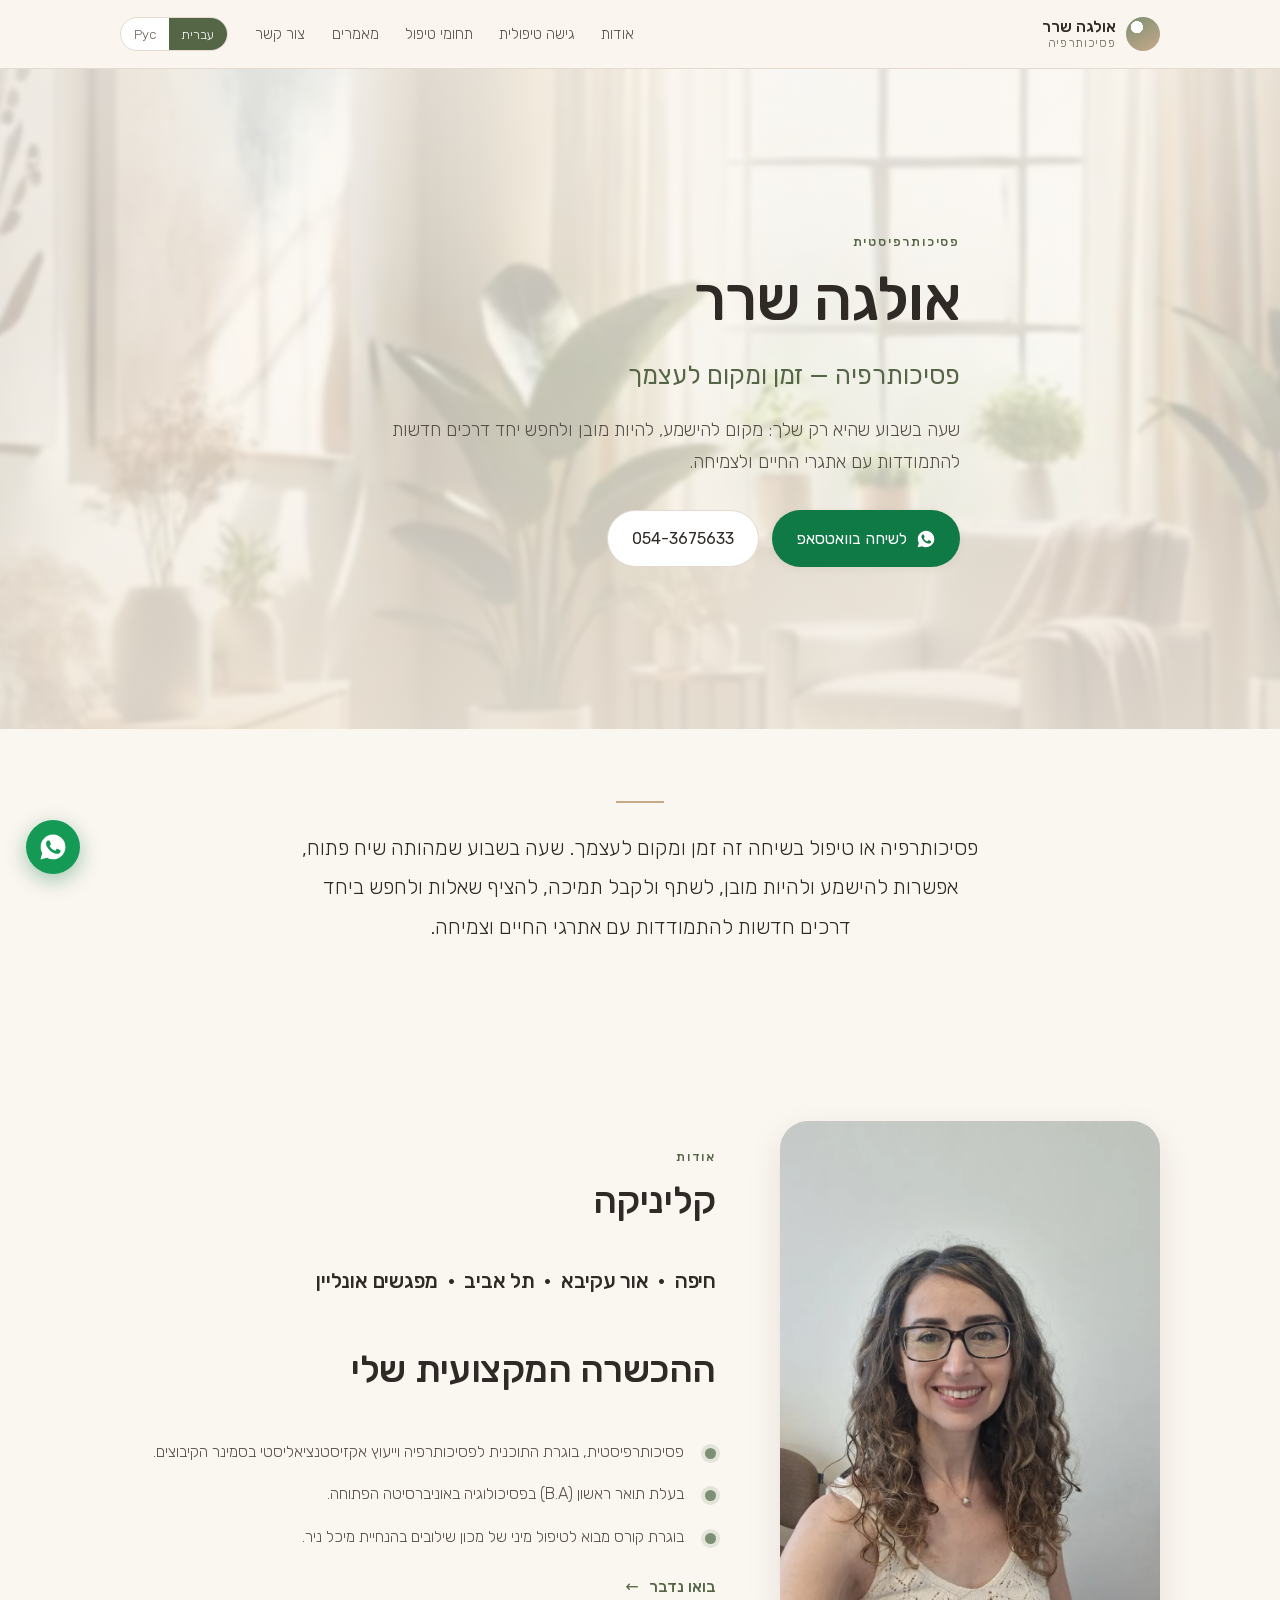
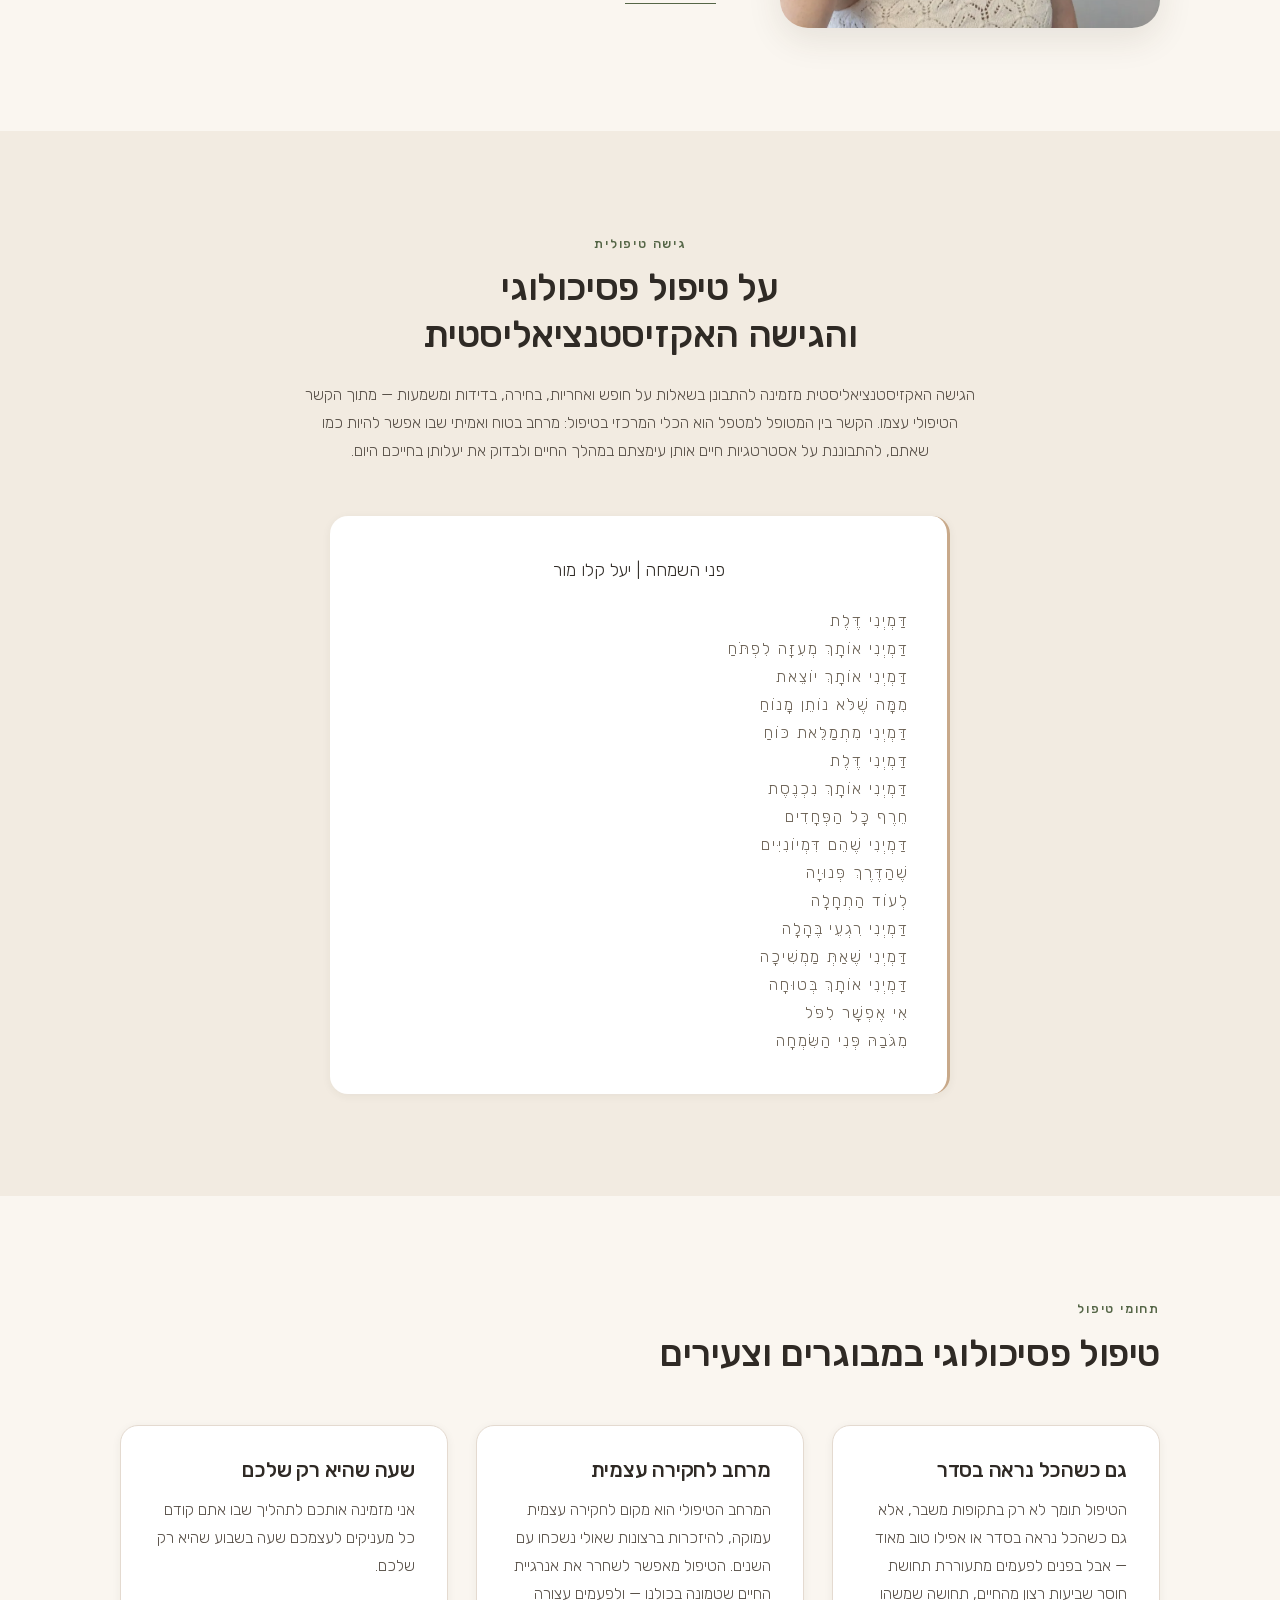
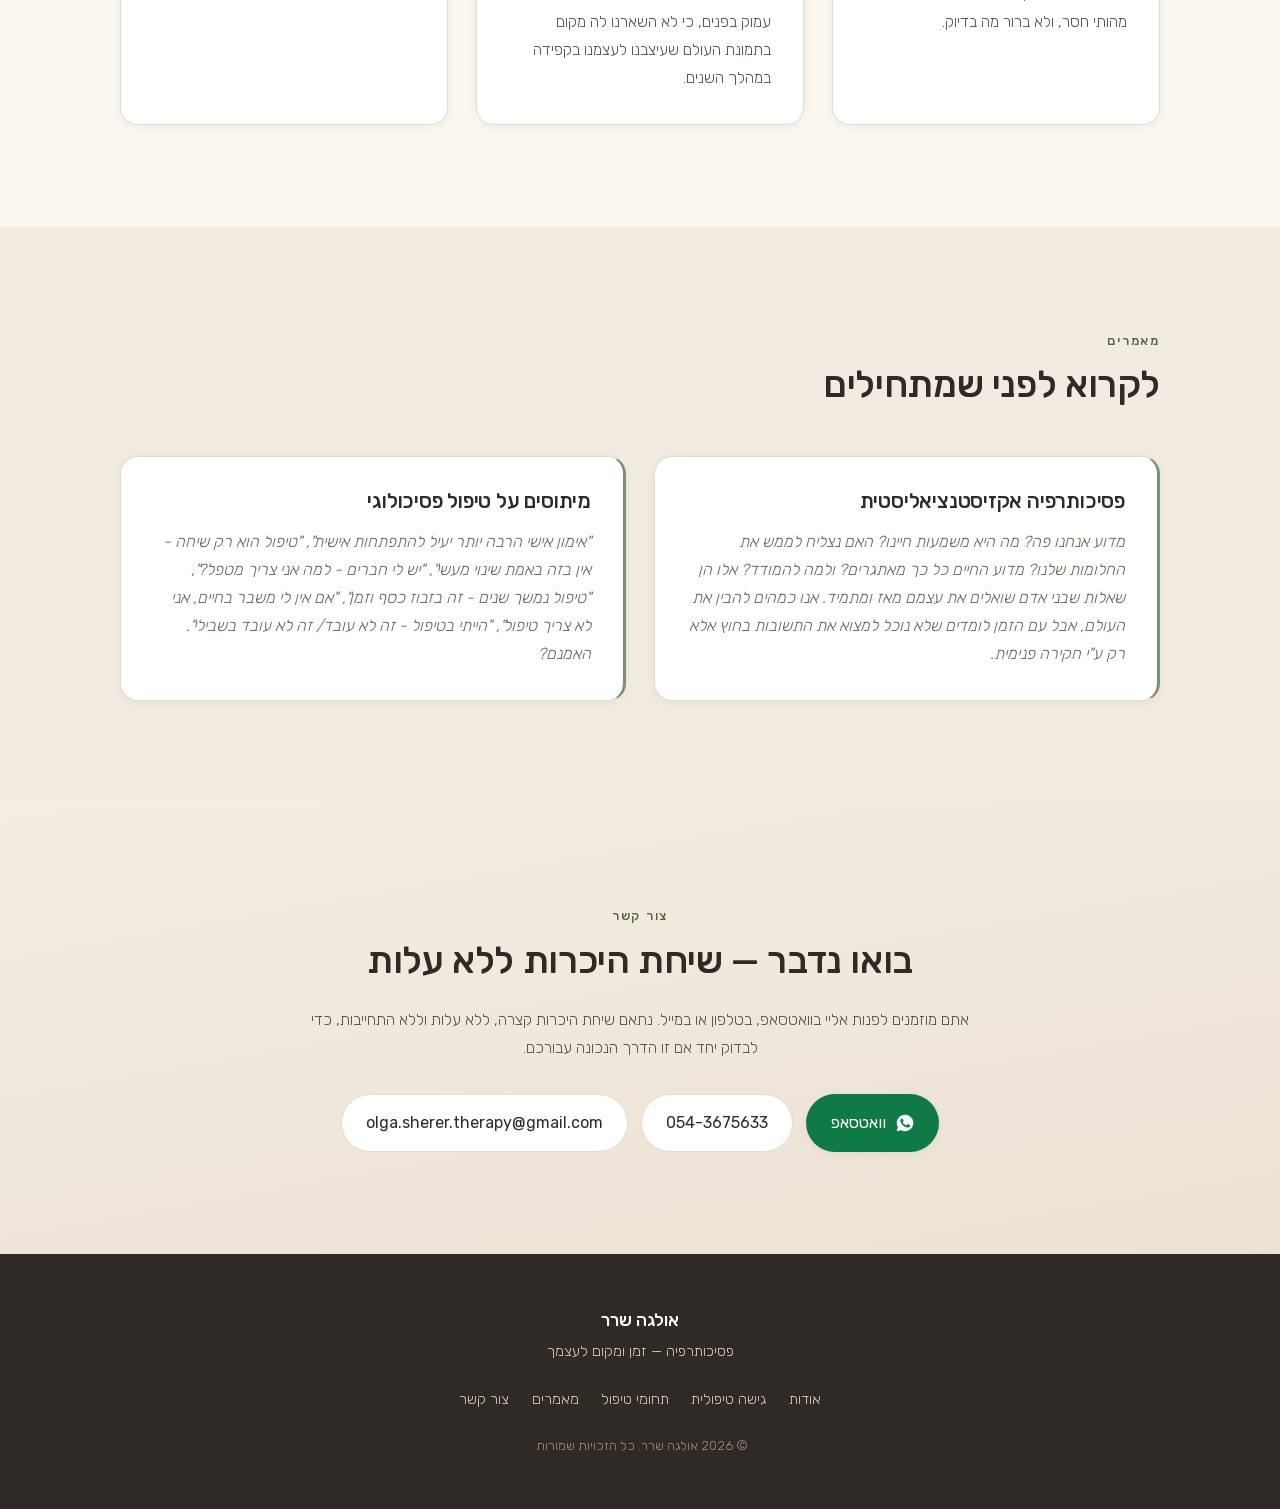
==== index.html @ 0a779907 "text edit" ====
<!DOCTYPE html>
<html lang="he" dir="rtl">
<head>
<meta charset="utf-8">
<meta name="viewport" content="width=device-width, initial-scale=1.0">
<title>אולגה שרר | פסיכותרפיה – זמן ומקום לעצמך</title>
<meta name="description" content="אולגה שרר, פסיכותרפיסטית בגישה אקזיסטנציאליסטית. טיפול פסיכולוגי במבוגרים וצעירים – זמן ומקום לעצמך. שיחת היכרות ללא עלות. 054-3675633">
<meta name="author" content="אולגה שרר">
<meta name="theme-color" content="#faf6f0">
<link rel="canonical" href="https://olga-sherer-psychotherapy.com/">

<meta property="og:type" content="website">
<meta property="og:locale" content="he_IL">
<meta property="og:locale:alternate" content="ru_RU">
<meta property="og:site_name" content="אולגה שרר – פסיכותרפיה">
<meta property="og:url" content="https://olga-sherer-psychotherapy.com/">
<meta property="og:title" content="אולגה שרר | פסיכותרפיה – זמן ומקום לעצמך">
<meta property="og:description" content="שעה בשבוע שהיא רק שלך: שיח פתוח, אפשרות להישמע ולהיות מובן. טיפול פסיכולוגי במבוגרים וצעירים. שיחת היכרות ללא עלות.">
<meta property="og:image" content="https://olga-sherer-psychotherapy.com/images/og.jpg">
<meta property="og:image:width" content="1200">
<meta property="og:image:height" content="630">
<meta property="og:image:alt" content="חדר טיפול שקט ומואר">
<meta name="twitter:card" content="summary_large_image">
<meta name="twitter:title" content="אולגה שרר | פסיכותרפיה – זמן ומקום לעצמך">
<meta name="twitter:description" content="שעה בשבוע שהיא רק שלך. טיפול פסיכולוגי במבוגרים וצעירים. שיחת היכרות ללא עלות.">
<meta name="twitter:image" content="https://olga-sherer-psychotherapy.com/images/og.jpg">

<link rel="icon" href="./favicon.svg" type="image/svg+xml">
<link rel="apple-touch-icon" href="./favicon.svg">

<!-- fonts are self-hosted: no third-party request, no render-blocking CDN -->
<link rel="preload" as="font" type="font/woff2" href="./assets/fonts/rubik-hebrew-var.woff2" crossorigin>
<link rel="preload" as="font" type="font/woff2" href="./assets/fonts/rubik-latin-var.woff2" crossorigin>
<link rel="preload" as="image" href="./images/room.webp" type="image/webp">
<link rel="stylesheet" href="./assets/css/fonts.css">
<link rel="stylesheet" href="./assets/css/style.css">

<!-- Resolve the language BEFORE first paint: the CSS hides the inactive
     language by html[lang], so doing this later would shift the layout. -->
<script>
(function(){
  var q = new URLSearchParams(location.search).get('lang'),
      h = location.hash.replace('#',''), s = null, l;
  try { s = localStorage.getItem('os-lang'); } catch (e) {}
  l = (q === 'ru' || q === 'he') ? q
    : (h === 'ru' || h === 'he') ? h
    : (s === 'ru' || s === 'he') ? s
    : /^(ru|uk)/i.test(navigator.language || '') ? 'ru' : 'he';
  var d = document.documentElement;
  d.setAttribute('lang', l);
  d.setAttribute('dir', l === 'ru' ? 'ltr' : 'rtl');
  d.setAttribute('data-lang-resolved', '1');
})();
</script>

<script type="application/ld+json">
{
  "@context": "https://schema.org",
  "@type": "Psychologist",
  "name": "אולגה שרר – פסיכותרפיה",
  "alternateName": "Olga Sherer Psychotherapy",
  "description": "פסיכותרפיה בגישה אקזיסטנציאליסטית – טיפול פסיכולוגי במבוגרים וצעירים.",
  "url": "https://olga-sherer-psychotherapy.com/",
  "image": "https://olga-sherer-psychotherapy.com/images/olga.jpg",
  "telephone": "+972543675633",
  "email": "olga.sherer.therapy@gmail.com",
  "areaServed": "IL",
  "availableLanguage": ["he", "ru"],
  "founder": { "@type": "Person", "name": "אולגה שרר", "jobTitle": "פסיכותרפיסטית" }
}
</script>
</head>
<body>

<a class="skip-link" href="#main">
  <span lang="he">דילוג לתוכן</span><span lang="ru">Перейти к содержанию</span>
</a>

<header class="site-header" id="top">
  <div class="wrap header-inner">
    <a class="brand" href="#top">
      <span class="brand-mark" aria-hidden="true"></span>
      <span class="brand-text">
        <strong lang="he">אולגה שרר</strong><strong lang="ru">Ольга Шерер</strong>
        <small lang="he">פסיכותרפיה</small><small lang="ru">психотерапия</small>
      </span>
    </a>

    <!-- Mobile language toggle: always visible in the sticky header, so the
         switch never hides behind the hamburger. Its label is the language you
         would switch TO, so one tap is enough. Desktop uses .lang-switch. -->
    <button class="lang-toggle" type="button" data-toggle-lang>
      <svg viewBox="0 0 24 24" aria-hidden="true">
        <circle cx="12" cy="12" r="9"/>
        <path d="M3 12h18M12 3c2.5 2.6 2.5 15.4 0 18M12 3C9.5 5.6 9.5 18.4 12 21"/>
      </svg>
      <span lang="ru">Рус</span><span lang="he">עברית</span>
    </button>

    <button class="nav-toggle" type="button" aria-expanded="false" aria-controls="site-nav" aria-label="תפריט">
      <span aria-hidden="true"></span><span aria-hidden="true"></span><span aria-hidden="true"></span>
    </button>

    <nav class="site-nav" id="site-nav" aria-label="ניווט ראשי">
      <ul>
        <li><a href="#about"><span lang="he">אודות</span><span lang="ru">Обо мне</span></a></li>
        <li><a href="#approach"><span lang="he">גישה טיפולית</span><span lang="ru">Подход</span></a></li>
        <li><a href="#services"><span lang="he">תחומי טיפול</span><span lang="ru">Направления</span></a></li>
        <li><a href="#articles"><span lang="he">מאמרים</span><span lang="ru">Статьи</span></a></li>
        <li><a href="#contact"><span lang="he">צור קשר</span><span lang="ru">Контакт</span></a></li>
      </ul>
      <div class="lang-switch" role="group" aria-label="בחירת שפה">
        <button type="button" data-set-lang="he" aria-pressed="true">עברית</button>
        <button type="button" data-set-lang="ru" aria-pressed="false">Рус</button>
      </div>
    </nav>
  </div>
</header>

<main id="main">

  <!-- ============ HERO ============ -->
  <section class="hero" aria-labelledby="hero-title">
    <picture class="hero-bg">
      <source srcset="./images/room.webp" type="image/webp">
      <img src="./images/room.jpg" alt="" width="540" height="540" fetchpriority="high" decoding="async">
    </picture>
    <div class="wrap hero-inner">
      <p class="eyebrow">
        <!--<span lang="he">פסיכותרפיסטית · טיפול בשיחה</span> -->
        <span lang="he">פסיכותרפיסטית</span>
        <span lang="ru">Психотерапевт</span>
      </p>
      <h1 id="hero-title">
        <span lang="he">אולגה שרר</span><span lang="ru">Ольга Шерер</span>
      </h1>
      <p class="hero-tagline">
        <span lang="he">פסיכותרפיה — זמן ומקום לעצמך</span>
        <span lang="ru">Психотерапия — время и место для себя</span>
      </p>
      <p class="hero-lead">
        <span lang="he">שעה בשבוע שהיא רק שלך: מקום להישמע, להיות מובן ולחפש יחד דרכים חדשות להתמודדות עם אתגרי החיים ולצמיחה.</span>
        <span lang="ru">Час в неделю, который принадлежит только вам: место, где вас услышат и поймут, где мы вместе будим искать новые пути для решения жизненных трудностей, и открывать возможности для личностного роста.</span>
      </p>
      <div class="cta-row">
        <a class="btn btn-primary" href="https://wa.me/972543675633 target="_blank" rel="noopener" data-wa>
          <svg class="ico" viewBox="0 0 24 24" aria-hidden="true"><path d="M12.04 2C6.58 2 2.13 6.45 2.13 11.91c0 1.75.46 3.46 1.32 4.97L2 22l5.25-1.38a9.9 9.9 0 0 0 4.79 1.22h.01c5.46 0 9.91-4.45 9.91-9.91S17.5 2 12.04 2Zm5.8 14.1c-.24.68-1.4 1.3-1.93 1.35-.53.05-1.02.24-3.44-.72-2.9-1.15-4.72-4.16-4.86-4.35-.14-.19-1.15-1.54-1.15-2.94 0-1.4.72-2.09.98-2.37.26-.29.57-.36.76-.36.19 0 .38 0 .55.01.18.01.41-.07.64.48.24.58.79 1.98.86 2.12.07.14.12.31.02.5-.09.19-.14.31-.28.48-.14.17-.3.38-.43.51-.14.14-.29.29-.12.57.17.29.75 1.23 1.6 2 1.1.98 2.02 1.29 2.31 1.43.29.14.46.12.63-.07.17-.19.72-.84.91-1.13.19-.29.38-.24.65-.14.26.09 1.67.79 1.96.93.29.14.48.21.55.33.07.13.07.74-.17 1.42Z"/></svg>
          <span lang="he">לשיחה בוואטסאפ</span><span lang="ru">Написать в WhatsApp</span>
        </a>
        <a class="btn btn-ghost" href="tel:+972543675633">
          <span lang="he">054-3675633</span><span lang="ru">054-3675633</span>
        </a>
      </div>
    </div>
  </section>

  <!-- ============ LEAD / WHAT IS THERAPY ============ -->
  <section class="section section-lead" aria-labelledby="lead-title">
    <div class="wrap narrow">
      <h2 id="lead-title" class="visually-hidden">
        <span lang="he">מה היא פסיכותרפיה</span><span lang="ru">Что такое психотерапия</span>
      </h2>
      <p class="lead-quote">
        <span lang="he">פסיכותרפיה או טיפול בשיחה זה זמן ומקום לעצמך. שעה בשבוע שמהותה שיח פתוח, אפשרות להישמע ולהיות מובן, לשתף ולקבל תמיכה, להציף שאלות ולחפש ביחד דרכים חדשות להתמודדות עם אתרגי החיים וצמיחה.</span>
        <span lang="ru">Психотерапия, или терапия разговором, — это время и место для себя. Час в неделю, суть которого — открытый диалог: возможность быть услышанным, поделиться переживаниями и получить поддержку, поднять волнующие вопросы и вместе искать новые пути преодоления жизненных трудностей и личного роста.</span>
      </p>
    </div>
  </section>

  <!-- ============ ABOUT ============ -->
  <section class="section" id="about" aria-labelledby="about-title">
    <div class="wrap about-grid">
      <div class="about-photo">
        <picture>
          <source srcset="./images/olga.webp" type="image/webp">
          <img src="./images/olga.jpg" width="900" height="1200" loading="lazy" decoding="async"
               alt="אולגה שרר, פסיכותרפיסטית">
        </picture>
      </div>
      <div class="about-text">
        <p class="eyebrow"><span lang="he">אודות</span><span lang="ru">Обо мне</span></p>
        <h2 id="about-title1">
          <span lang="he">קליניקה</span><span lang="ru">Клиника</span>
        </h2>
        <h3>
            <span lang="he">חיפה &nbsp;· &nbsp;אור עקיבא &nbsp;·  &nbsp;תל אביב &nbsp;· &nbsp;מפגשים אונליין</span><span lang="ru">Хайфа &nbsp;·  &nbsp;Ор Акива &nbsp;·  &nbsp;Тель Авив &nbsp;· &nbsp;Встречи онлайн</span>
        </h3>
        <h3>
            <span lang="he"></span>&nbsp;<span lang="ru"></span>
        </h3>
        <h2 id="about-title">
          <span lang="he">ההכשרה המקצועית שלי</span><span lang="ru">Моё профессиональное образование</span>
        </h2>
        <ul class="check-list">
          <li>
            <span lang="he">פסיכותרפיסטית, בוגרת התוכנית לפסיכותרפיה וייעוץ אקזיסטנציאליסטי בסמינר הקיבוצים.</span>
            <span lang="ru">Психотерапевт, выпускница программы экзистенциальной психотерапии и консультирования в колледже «Семинар ха-Кибуцим».</span>
          </li>
          <li>
            <span lang="he">בעלת תואר ראשון (B.A) בפסיכולוגיה באוניברסיטה הפתוחה.</span>
            <span lang="ru">Бакалавр психологии (B.A), Открытый университет Израиля.</span>
          </li>
          <li lang="ru">
            <!--<span lang="he">חברה באיגוד המקצועי הרב-תחומי לפסיכותרפיה.</span>-->
            <span lang="ru">Член междисциплинарной профессиональной ассоциации психотерапии.</span>
          </li> 
          <li>
            <span lang="he">בוגרת קורס מבוא לטיפול מיני של מכון שילובים בהנחיית מיכל ניר.</span>
            <span lang="ru">Выпускница курса по сексуальной терапии института «Шилувим» под руководством Михаль Нир.</span>
          </li>
        </ul>
        <a class="link-arrow" href="#contact">
          <span lang="he">בואו נדבר</span><span lang="ru">Давайте поговорим</span>
        </a>
      </div>
    </div>
  </section>

  <!-- ============ APPROACH ============ -->
  <section class="section section-alt" id="approach" aria-labelledby="approach-title">
    <div class="wrap narrow center">
      <p class="eyebrow"><span lang="he">גישה טיפולית</span><span lang="ru">Терапевтический подход</span></p>
      <h2 id="approach-title">
        <span lang="he">על טיפול פסיכולוגי והגישה האקזיסטנציאליסטית</span>
        <span lang="ru">О психологической терапии и экзистенциальном подходе</span>
      </h2>
      <p class="body-text" data-placeholder="approach-body">
        <span lang="he">הגישה האקזיסטנציאליסטית מזמינה להתבונן בשאלות על חופש ואחריות, בחירה, בדידות ומשמעות — מתוך הקשר הטיפולי עצמו. הקשר בין המטופל למטפל הוא הכלי המרכזי בטיפול: מרחב בטוח ואמיתי שבו אפשר להיות כמו שאתם, להתבוננת על אסטרטגיות חיים אותן עימצתם במהלך החיים ולבדוק את יעלותן בחייכם היום.</span>
        <span lang="ru">Экзистенциальный подход предлагает исследовать вопросы свободы и ответственности, выбора, одиночества и смысла — через призму самих терапевтических отношений. Связь между клиентом и терапевтом является главным инструментом терапии: это безопасное и подлинное пространство, где можно быть собой, взглянуть со стороны на роли, усвоенные вами в течение жизни, и проанализировать их пользу для вас сегодня.</span>
      </p>

      <figure class="poem" data-placeholder="poem">
        <blockquote>
          <p lang="he">פני השמחה | יעל קלו מור</p>
          <p lang="ru">Текст пока не предоставлен.</p>
        </blockquote>
        <figcaption>
          <span lang="he">דַּמְיְנִי דֶּלֶת</span><span lang="ru"></span><br/>
          <span lang="he">דַּמְיְנִי אוֹתָךְ מְעִזָּה לִפְתֹּחַ</span><br/>
          <span lang="he">דַּמְיְנִי אוֹתָךְ יוֹצֵאת</span><br/>
          <span lang="he">מִמָּה שֶׁלֹּא נוֹתֵן מָנוֹחַ</span><br/>
          <span lang="he">דַּמְיְנִי מִתְמַלֵּאת כּוֹחַ</span><br/>
          <span lang="he">דַּמְיְנִי דֶּלֶת</span><br/>
          <span lang="he">דַּמְיְנִי אוֹתָךְ נִכְנֶסֶת</span><br/>
          <span lang="he">חֵרֶף כָּל הַפְּחָדִים</span><br/>
          <span lang="he">דַּמְיְנִי שֶׁהֵם דִּמְיוֹנִיִּים</span><br/>
          <span lang="he">שֶׁהַדֶּרֶךְ פְּנוּיָה</span><br/>
          <span lang="he">לְעוֹד הַתְחָלָה</span><br/>
          <span lang="he">דַּמְיְנִי רִגְעֵי בֶּהָלָה</span><br/>
          <span lang="he">דַּמְיְנִי שֶׁאַתְּ מַמְשִׁיכָה</span><br/>
          <span lang="he">דַּמְיְנִי אוֹתָךְ בְּטוּחָה</span><br/>
          <span lang="he">אִי אֶפְשָׁר לִפֹּל</span><br/>
          <span lang="he">מִגֹּבַהּ פְּנִי הַשִּׂמְחָה</span>
        </figcaption>
      </figure>
    </div>
  </section>

  <!-- ============ SERVICES ============ -->
  <section class="section" id="services" aria-labelledby="services-title">
    <div class="wrap">
      <div class="section-head">
        <p class="eyebrow"><span lang="he">תחומי טיפול</span><span lang="ru">Направления работы</span></p>
        <h2 id="services-title">
          <span lang="he">טיפול פסיכולוגי במבוגרים וצעירים</span>
          <span lang="ru">Психологическая терапия для взрослых и молодых людей</span>
        </h2>
      </div>
      <div class="cards">
        <article class="card">
          <h3>
            <span lang="he">גם כשהכל נראה בסדר</span><span lang="ru">Когда всё «в порядке»</span>
          </h3>
          <p>
            <span lang="he">הטיפול תומך לא רק בתקופות משבר, אלא גם כשהכל נראה בסדר או אפילו טוב מאוד — אבל בפנים לפעמים מתעוררת תחושת חוסר שביעות רצון מהחיים, תחושה שמשהו מהותי חסר, ולא ברור מה בדיוק.</span>
            <span lang="ru">Терапия поддерживает не только в кризисе и в периоды перемен, но и когда внешне всё в порядке — но внутри возникает неудовлетворённость, ощущение, что чего-то важного не хватает в жизни и непонятно, чего именно.</span>
          </p>
        </article>
        <article class="card">
          <h3>
            <span lang="he">מרחב לחקירה עצמית</span><span lang="ru">Пространство для самоисследования</span>
          </h3>
          <p>
            <span lang="he">המרחב הטיפולי הוא מקום לחקירה עצמית עמוקה, להיזכרות ברצונות שאולי נשכחו עם השנים. הטיפול מאפשר לשחרר את אנרגיית החיים שטמונה בכולנו — ולפעמים עצורה עמוק בפנים, כי לא השארנו לה מקום בתמונת העולם שעיצבנו לעצמנו בקפידה במהלך השנים.</span>
            <span lang="ru">Терапевтическое пространство — это место для глубокого самоисследования: вспомнить мечты и желания, которые могли забыться с годами, и высвободить жизненную энергию, что есть в каждом — но иногда заперта глубоко внутри, потому что мы не оставили ей места в той картине мира, которую годами тщательно себе выстраивали.</span>
          </p>
        </article>
        <article class="card">
          <h3>
            <span lang="he">שעה שהיא רק שלכם</span><span lang="ru">Час, который только ваш</span>
          </h3>
          <p>
            <span lang="he">אני מזמינה אותכם לתהליך שבו אתם קודם כל מעניקים לעצמכם שעה בשבוע שהיא רק שלכם.</span>
            <span lang="ru">Я приглашаю вас в процесс, в котором вы прежде всего дарите себе один час в неделю, принадлежащий только вам.</span>
          </p>
        </article>
      </div>
    </div>
  </section>

  <!-- ============ ARTICLES ============ -->
  <section class="section section-alt" id="articles" aria-labelledby="articles-title">
    <div class="wrap">
      <div class="section-head">
        <p class="eyebrow"><span lang="he">מאמרים</span><span lang="ru">Статьи</span></p>
        <h2 id="articles-title">
          <span lang="he">לקרוא לפני שמתחילים</span><span lang="ru">Почитать перед началом</span>
        </h2>
      </div>
      <div class="cards cards-2" data-placeholder="articles">
         <article class="card card-article">
          <h3>
            <span lang="he">פסיכותרפיה אקזיסטנציאליסטית</span>
            <span lang="ru">Экзистенциальная психотерапия</span>
          </h3>
          <p class="card-note">
            <span lang="he">מדוע אנחנו פה? מה היא משמעות חיינו? האם נצליח לממש את החלומות שלנו? מדוע החיים כל כך מאתגרים? ולמה להמודד? אלו הן שאלות שבני אדם שואלים את עצמם מאז ומתמיד. אנו כמהים להבין את העולם, אבל עם הזמן לומדים שלא נוכל למצוא את התשובות בחוץ אלא רק ע"י חקירה פנימית.</span>
            <span lang="ru">Зачем мы здесь? В чём смысл нашей жизни? Удастся ли нам осуществить свои мечты? Почему жизнь бросает нам столько вызовов? И ради чего бороться? Это вопросы, которыми люди задаются испокон веков. Мы приходим в этот мир с множеством вопросов и со временем начинаем понимать, что ответы, которые мы ищем, связаны с выборами, которые мы совершаем в жизни — осознанно или нет. Мы жаждем познать мир, но с годами осознаём, что найти ответы вовне невозможно, и начинаем узнавать себя.</span>
          </p>
        </article>
        <article class="card card-article">
          <h3>
            <span lang="he">מיתוסים על טיפול פסיכולוגי</span>
            <span lang="ru">Мифы о психотерапии</span>
          </h3>
          <p class="card-note">
            <span lang="he">"אימון אישי הרבה יותר יעיל להתפתחות אישית", "טיפול הוא רק שיחה - אין בזה באמת שינוי מעשי", "יש לי חברים - למה אני צריך מטפל?", "טיפול נמשך שנים - זה בזבוז כסף וזמן", "אם אין לי משבר בחיים, אני לא צריך טיפול", "הייתי בטיפול - זה לא עובד/ זה לא עובד בשבילי". האמנם?</span>
            <span lang="ru">«Хороший психолог скажет мне, что делать», «Я был в терапии — это не работает / мне это не помогает», «Коучинг гораздо эффективнее для личностного роста», «Терапия — это просто разговоры, в ней нет реальных практических изменений», «У меня есть друзья — зачем мне психотерапевт?», «Терапия длится годами — это пустая трата времени и денег». Действительно ли это так? Давайте поговорим об этом.</span>
          </p>
        </article>    
      </div>
    </div>
  </section>

  <!-- ============ CONTACT ============ -->
  <section class="section section-contact" id="contact" aria-labelledby="contact-title">
    <div class="wrap narrow center">
      <p class="eyebrow"><span lang="he">צור קשר</span><span lang="ru">Контакт</span></p>
      <h2 id="contact-title">
        <span lang="he">בואו נדבר — שיחת היכרות ללא עלות</span>
        <span lang="ru">Давайте поговорим — знакомство бесплатно</span>
      </h2>
      <p class="body-text">
        <span lang="he">אתם מוזמנים לפנות אליי בוואטסאפ, בטלפון או במייל. נתאם שיחת היכרות קצרה, ללא עלות וללא התחייבות, כדי לבדוק יחד אם זו הדרך הנכונה עבורכם.</span>
        <span lang="ru">Напишите мне в WhatsApp, позвоните или отправьте письмо. Мы договоримся о короткой ознакомительной беседе — бесплатно и без обязательств, — чтобы вместе понять, подходит ли вам этот путь.</span>
      </p>
      <div class="cta-row center-row">
        <a class="btn btn-primary" href="https://wa.me/972543675633 target="_blank" rel="noopener" data-wa>
          <svg class="ico" viewBox="0 0 24 24" aria-hidden="true"><path d="M12.04 2C6.58 2 2.13 6.45 2.13 11.91c0 1.75.46 3.46 1.32 4.97L2 22l5.25-1.38a9.9 9.9 0 0 0 4.79 1.22h.01c5.46 0 9.91-4.45 9.91-9.91S17.5 2 12.04 2Zm5.8 14.1c-.24.68-1.4 1.3-1.93 1.35-.53.05-1.02.24-3.44-.72-2.9-1.15-4.72-4.16-4.86-4.35-.14-.19-1.15-1.54-1.15-2.94 0-1.4.72-2.09.98-2.37.26-.29.57-.36.76-.36.19 0 .38 0 .55.01.18.01.41-.07.64.48.24.58.79 1.98.86 2.12.07.14.12.31.02.5-.09.19-.14.31-.28.48-.14.17-.3.38-.43.51-.14.14-.29.29-.12.57.17.29.75 1.23 1.6 2 1.1.98 2.02 1.29 2.31 1.43.29.14.46.12.63-.07.17-.19.72-.84.91-1.13.19-.29.38-.24.65-.14.26.09 1.67.79 1.96.93.29.14.48.21.55.33.07.13.07.74-.17 1.42Z"/></svg>
          <span lang="he">וואטסאפ</span><span lang="ru">WhatsApp</span>
        </a>
        <a class="btn btn-ghost" href="tel:+972543675633">054-3675633</a>
        <a class="btn btn-ghost" href="mailto:olga.sherer.therapy@gmail.com">olga.sherer.therapy@gmail.com</a>
      </div>
    </div>
  </section>

</main>

<footer class="site-footer">
  <div class="wrap footer-inner">
    <p class="footer-brand">
      <strong lang="he">אולגה שרר</strong><strong lang="ru">Ольга Шерер</strong>
      <span lang="he">פסיכותרפיה — זמן ומקום לעצמך</span>
      <span lang="ru">Психотерапия — время и место для себя</span>
    </p>
    <nav class="footer-nav" aria-label="ניווט תחתון">
      <a href="#about"><span lang="he">אודות</span><span lang="ru">Обо мне</span></a>
      <a href="#approach"><span lang="he">גישה טיפולית</span><span lang="ru">Подход</span></a>
      <a href="#services"><span lang="he">תחומי טיפול</span><span lang="ru">Направления</span></a>
      <a href="#articles"><span lang="he">מאמרים</span><span lang="ru">Статьи</span></a>
      <a href="#contact"><span lang="he">צור קשר</span><span lang="ru">Контакт</span></a>
    </nav>
    <p class="footer-legal">
      <span lang="he">© <span data-year>2026</span> אולגה שרר. כל הזכויות שמורות.</span>
      <span lang="ru">© <span data-year>2026</span> Ольга Шерер. Все права защищены.</span>
    </p>
  </div>
</footer>

<a class="wa-float" href="https://wa.me/972543675633
   target="_blank" rel="noopener" data-wa
   aria-label="WhatsApp">
  <svg viewBox="0 0 24 24" aria-hidden="true"><path d="M12.04 2C6.58 2 2.13 6.45 2.13 11.91c0 1.75.46 3.46 1.32 4.97L2 22l5.25-1.38a9.9 9.9 0 0 0 4.79 1.22h.01c5.46 0 9.91-4.45 9.91-9.91S17.5 2 12.04 2Zm5.8 14.1c-.24.68-1.4 1.3-1.93 1.35-.53.05-1.02.24-3.44-.72-2.9-1.15-4.72-4.16-4.86-4.35-.14-.19-1.15-1.54-1.15-2.94 0-1.4.72-2.09.98-2.37.26-.29.57-.36.76-.36.19 0 .38 0 .55.01.18.01.41-.07.64.48.24.58.79 1.98.86 2.12.07.14.12.31.02.5-.09.19-.14.31-.28.48-.14.17-.3.38-.43.51-.14.14-.29.29-.12.57.17.29.75 1.23 1.6 2 1.1.98 2.02 1.29 2.31 1.43.29.14.46.12.63-.07.17-.19.72-.84.91-1.13.19-.29.38-.24.65-.14.26.09 1.67.79 1.96.93.29.14.48.21.55.33.07.13.07.74-.17 1.42Z"/></svg>
</a>

<script src="./assets/js/main.js" defer></script>
</body>
</html>
---- assets/css/fonts.css ----
/* Rubik — self-hosted variable subsets (latin / cyrillic / hebrew)
   SIL Open Font License 1.1 — source: fonts.google.com/specimen/Rubik
   One file per subset covers the whole 300–900 weight range, so a visitor
   downloads only the scripts the page actually renders. */

@font-face {
  font-family: 'Rubik';
  font-style: normal;
  font-weight: 300 900;
  font-display: swap;
  src: url('../fonts/rubik-latin-var.woff2') format('woff2');
  unicode-range: U+0000-00FF, U+0131, U+0152-0153, U+02BB-02BC, U+02C6, U+02DA, U+02DC, U+0304, U+0308, U+0329, U+2000-206F, U+20AC, U+2122, U+2191, U+2193, U+2212, U+2215, U+FEFF, U+FFFD;
}

@font-face {
  font-family: 'Rubik';
  font-style: normal;
  font-weight: 300 900;
  font-display: swap;
  src: url('../fonts/rubik-cyrillic-var.woff2') format('woff2');
  unicode-range: U+0301, U+0400-045F, U+0490-0491, U+04B0-04B1, U+2116;
}

@font-face {
  font-family: 'Rubik';
  font-style: normal;
  font-weight: 300 900;
  font-display: swap;
  src: url('../fonts/rubik-hebrew-var.woff2') format('woff2');
  unicode-range: U+0307-0308, U+0590-05FF, U+200C-2010, U+20AA, U+25CC, U+FB1D-FB4F;
}
---- assets/css/style.css ----
/* ==========================================================================
   Olga Sherer — Psychotherapy
   Bilingual (he / ru), RTL-aware, dependency-free CSS
   ========================================================================== */

:root {
  /* palette — warm, calm earth tones */
  --cream:      #faf6f0;
  --cream-deep: #f2ebe1;
  --surface:    #ffffff;
  --ink:        #2f2a25;
  --ink-soft:   #574f47;
  /* text colours below are checked against every background they sit on
     (cream / cream-deep / white / contact gradient) at WCAG AA — 4.5:1 min */
  --muted:      #6a6053;
  --sage:       #7d8f74;
  --sage-deep:  #556647;
  --sand:       #c8a98a;
  --line:       #e4dad0;
  --wa:         #149a55; /* darkened WhatsApp green: white glyph stays ≥3:1 */
  --wa-deep:    #0f7a46;

  /* type */
  --font: "Rubik", ui-sans-serif, system-ui, "Segoe UI", Arial, sans-serif;
  --h1: clamp(2.1rem, 6.2vw, 3.8rem);
  --h2: clamp(1.5rem, 3.6vw, 2.35rem);
  --h3: clamp(1.1rem, 2vw, 1.3rem);
  --body: clamp(1rem, 1.15vw, 1.09rem);

  /* space & shape */
  --wrap: 1120px;
  --gutter: clamp(1.15rem, 4vw, 2.5rem);
  --sec-y: clamp(3.5rem, 8vw, 6.5rem);
  --r-sm: 10px;
  --r-md: 18px;
  --r-lg: 28px;
  --shadow-sm: 0 2px 10px rgba(58, 45, 32, .06);
  --shadow-md: 0 12px 34px rgba(58, 45, 32, .10);
}

*, *::before, *::after { box-sizing: border-box; }

html { -webkit-text-size-adjust: 100%; scroll-behavior: smooth; scroll-padding-top: 90px; }

body {
  margin: 0;
  font-family: var(--font);
  font-size: var(--body);
  font-weight: 300;
  line-height: 1.75;
  color: var(--ink-soft);
  background: var(--cream);
  overflow-x: hidden;
}

h1, h2, h3 {
  margin: 0 0 .6em;
  color: var(--ink);
  font-weight: 500;
  line-height: 1.25;
  letter-spacing: -0.01em;
  text-wrap: balance;
}
h1 { font-size: var(--h1); }
h2 { font-size: var(--h2); }
h3 { font-size: var(--h3); }
p  { margin: 0 0 1.1em; }
p:last-child { margin-bottom: 0; }

img, picture, svg { max-width: 100%; display: block; }
img { height: auto; }

a { color: var(--sage-deep); text-decoration-thickness: 1px; text-underline-offset: 3px; }
a:hover { color: var(--ink); }

:focus-visible {
  outline: 2px solid var(--sage-deep);
  outline-offset: 3px;
  border-radius: 4px;
}

/* --------------------------------------------------------------------------
   Language switching: one DOM, two languages
   -------------------------------------------------------------------------- */
html[lang="he"] [lang="ru"] { display: none !important; }
html[lang="ru"] [lang="he"] { display: none !important; }

/* --------------------------------------------------------------------------
   Layout helpers
   -------------------------------------------------------------------------- */
.wrap {
  width: 100%;
  max-width: var(--wrap);
  margin-inline: auto;
  padding-inline: var(--gutter);
}
.narrow { max-width: 760px; }
.center { text-align: center; }

.section { padding-block: var(--sec-y); }
.section-alt { background: var(--cream-deep); }

.section-head { max-width: 720px; margin-bottom: clamp(2rem, 4vw, 3rem); }
.center .section-head { margin-inline: auto; }

.visually-hidden, .skip-link:not(:focus) {
  position: absolute !important;
  width: 1px; height: 1px;
  margin: -1px; padding: 0;
  overflow: hidden; clip-path: inset(50%);
  white-space: nowrap;
}
.skip-link {
  position: fixed;
  inset-block-start: .75rem;
  inset-inline-start: .75rem;
  z-index: 200;
  background: var(--surface);
  color: var(--ink);
  padding: .6rem 1rem;
  border-radius: var(--r-sm);
  box-shadow: var(--shadow-md);
}

.eyebrow {
  margin: 0 0 .7em;
  font-size: .8rem;
  font-weight: 500;
  letter-spacing: .14em;
  text-transform: uppercase;
  color: var(--sage-deep);
}
.body-text { max-width: 68ch; margin-inline: auto; }

/* --------------------------------------------------------------------------
   Header
   -------------------------------------------------------------------------- */
.site-header {
  position: sticky;
  inset-block-start: 0;
  z-index: 100;
  background: rgba(250, 246, 240, .88);
  backdrop-filter: saturate(140%) blur(10px);
  border-block-end: 1px solid var(--line);
}
.header-inner {
  display: flex;
  align-items: center;
  gap: 1rem;
  min-height: 68px;
}

.brand {
  display: inline-flex;
  align-items: center;
  gap: .65rem;
  text-decoration: none;
  color: var(--ink);
  margin-inline-end: auto;
}
.brand-mark {
  width: 34px; height: 34px;
  flex: none;
  border-radius: 50%;
  background:
    radial-gradient(circle at 32% 30%, #fff 0 18%, transparent 19%),
    linear-gradient(150deg, var(--sage) 0%, var(--sand) 100%);
}
.brand-text { display: flex; flex-direction: column; line-height: 1.15; }
.brand-text strong { font-weight: 500; font-size: 1.02rem; }
.brand-text small { font-size: .74rem; color: var(--muted); letter-spacing: .06em; }

.site-nav { display: flex; align-items: center; gap: clamp(.6rem, 2vw, 1.6rem); }
.site-nav ul {
  display: flex;
  gap: clamp(.5rem, 1.8vw, 1.5rem);
  margin: 0; padding: 0;
  list-style: none;
}
.site-nav a {
  display: block;
  padding: .4rem .1rem;
  color: var(--ink-soft);
  font-size: .95rem;
  text-decoration: none;
  white-space: nowrap;
}
.site-nav a:hover { color: var(--sage-deep); }

.lang-switch {
  display: inline-flex;
  border: 1px solid var(--line);
  border-radius: 999px;
  background: var(--surface);
  overflow: hidden;
  flex: none;
}
.lang-switch button {
  appearance: none;
  border: 0;
  background: transparent;
  font: inherit;
  font-size: .82rem;
  padding: .35rem .8rem;
  color: var(--muted);
  cursor: pointer;
  line-height: 1.6;
}
.lang-switch button[aria-pressed="true"] { background: var(--sage-deep); color: #fff; }

/* Single-tap language toggle — shown on mobile instead of .lang-switch.
   Its label is the language the visitor would switch TO. */
.lang-toggle {
  display: none;
  align-items: center;
  gap: .35rem;
  flex: none;
  appearance: none;
  border: 1px solid var(--line);
  background: var(--surface);
  border-radius: 999px;
  padding: .38rem .8rem;
  min-height: 38px; /* same height as .nav-toggle beside it — aligned, thumb-sized */
  font: inherit;
  font-size: .82rem;
  line-height: 1.5;
  color: var(--ink);
  cursor: pointer;
}
.lang-toggle:hover { border-color: var(--sage); color: var(--sage-deep); }
.lang-toggle svg {
  width: 15px; height: 15px;
  flex: none;
  fill: none;
  stroke: currentColor;
  stroke-width: 1.6;
}

/* The toggle deliberately shows the OTHER language, so its label visibility is
   inverted relative to the global html[lang] rules — hence the !important,
   which only ever overrides those two rules. */
html[lang="he"] .lang-toggle [lang="ru"],
html[lang="ru"] .lang-toggle [lang="he"] { display: inline !important; }
html[lang="he"] .lang-toggle [lang="he"],
html[lang="ru"] .lang-toggle [lang="ru"] { display: none !important; }

.nav-toggle {
  display: none;
  appearance: none;
  border: 1px solid var(--line);
  background: var(--surface);
  border-radius: var(--r-sm);
  width: 42px; height: 38px;
  padding: 9px 10px;
  cursor: pointer;
  flex: none;
}
.nav-toggle span {
  display: block;
  height: 2px;
  background: var(--ink);
  border-radius: 2px;
  transition: transform .2s ease, opacity .2s ease;
}
.nav-toggle span + span { margin-top: 5px; }
.nav-toggle[aria-expanded="true"] span:nth-child(1) { transform: translateY(7px) rotate(45deg); }
.nav-toggle[aria-expanded="true"] span:nth-child(2) { opacity: 0; }
.nav-toggle[aria-expanded="true"] span:nth-child(3) { transform: translateY(-7px) rotate(-45deg); }

/* --------------------------------------------------------------------------
   Buttons
   -------------------------------------------------------------------------- */
.btn {
  display: inline-flex;
  align-items: center;
  justify-content: center;
  gap: .55rem;
  padding: .85rem 1.5rem;
  border-radius: 999px;
  font-size: 1rem;
  font-weight: 400;
  text-decoration: none;
  transition: transform .18s ease, box-shadow .18s ease, background-color .18s ease;
}
.btn:hover { transform: translateY(-2px); }
.btn .ico { width: 20px; height: 20px; fill: currentColor; flex: none; }

.btn-primary {
  background: var(--wa-deep);
  color: #fff;
  box-shadow: var(--shadow-sm);
}
.btn-primary:hover { background: #0c6b3c; color: #fff; box-shadow: var(--shadow-md); }

.btn-ghost {
  background: var(--surface);
  color: var(--ink);
  border: 1px solid var(--line);
}
.btn-ghost:hover { border-color: var(--sage); color: var(--sage-deep); }

.cta-row { display: flex; flex-wrap: wrap; gap: .8rem; margin-top: 2rem; }
.center-row { justify-content: center; }

.link-arrow {
  display: inline-block;
  margin-top: 1.4rem;
  font-weight: 500;
  text-decoration: none;
  border-block-end: 1px solid currentColor;
  padding-block-end: 2px;
}
.link-arrow::after {
  content: "→";
  display: inline-block;
  margin-inline-start: .4em;
  transition: transform .2s ease;
}
html[dir="rtl"] .link-arrow::after { content: "←"; }
.link-arrow:hover::after { transform: translateX(-3px); }
html[dir="ltr"] .link-arrow:hover::after { transform: translateX(3px); }

/* --------------------------------------------------------------------------
   Hero
   -------------------------------------------------------------------------- */
.hero {
  position: relative;
  isolation: isolate;
  display: flex;
  align-items: center;
  min-height: min(78vh, 660px);
  padding-block: clamp(3.5rem, 9vw, 7rem);
  overflow: hidden;
  background: linear-gradient(160deg, #f6efe4 0%, #efe6d9 100%);
}
.hero-bg {
  position: absolute;
  inset: 0;
  z-index: -2;
}
.hero-bg img {
  width: 100%; height: 100%;
  object-fit: cover;
  /* source art is small & soft by design — a light blur keeps it intentional */
  filter: blur(2px) saturate(1.08);
  transform: scale(1.06);
}
.hero::before {
  content: "";
  position: absolute;
  inset: 0;
  z-index: -1;
  background: linear-gradient(
    to bottom,
    rgba(250, 246, 240, .82) 0%,
    rgba(250, 246, 240, .70) 45%,
    rgba(242, 235, 225, .88) 100%);
}
.hero-inner { max-width: 720px; }
.hero h1 { margin-bottom: .25em; }
.hero-tagline {
  margin: 0 0 1rem;
  font-size: clamp(1.15rem, 2.6vw, 1.6rem);
  font-weight: 400;
  color: var(--sage-deep);
}
.hero-lead { max-width: 56ch; font-size: clamp(1.02rem, 1.5vw, 1.15rem); }

/* --------------------------------------------------------------------------
   Lead quote
   -------------------------------------------------------------------------- */
.section-lead { padding-block: clamp(2.6rem, 6vw, 4.5rem); }
.lead-quote {
  position: relative;
  margin: 0;
  font-size: clamp(1.08rem, 1.9vw, 1.3rem);
  line-height: 1.9;
  color: var(--ink);
  text-align: center;
}
.lead-quote::before {
  content: "";
  display: block;
  width: 48px; height: 2px;
  margin: 0 auto 1.6rem;
  background: var(--sand);
}

/* --------------------------------------------------------------------------
   About
   -------------------------------------------------------------------------- */
.about-grid {
  display: grid;
  grid-template-columns: minmax(240px, 380px) 1fr;
  gap: clamp(1.8rem, 5vw, 4rem);
  align-items: center;
}
.about-photo img {
  width: 100%;
  border-radius: var(--r-lg);
  box-shadow: var(--shadow-md);
  aspect-ratio: 3 / 4;
  object-fit: cover;
  object-position: 50% 22%;
}
.about-text h2 { margin-bottom: 1.2em; }

.check-list { margin: 0; padding: 0; list-style: none; display: grid; gap: .9rem; }
.check-list li {
  position: relative;
  padding-inline-start: 2rem;
}
.check-list li::before {
  content: "";
  position: absolute;
  inset-inline-start: 0;
  inset-block-start: .62em;
  width: 11px; height: 11px;
  border-radius: 50%;
  background: var(--sage);
  box-shadow: 0 0 0 4px rgba(125, 143, 116, .18);
}

/* --------------------------------------------------------------------------
   Approach / poem
   -------------------------------------------------------------------------- */
.poem {
  margin: clamp(2.2rem, 5vw, 3.2rem) auto 0;
  max-width: 620px;
  padding: clamp(1.5rem, 4vw, 2.4rem);
  background: var(--surface);
  border-radius: var(--r-md);
  box-shadow: var(--shadow-sm);
  border-inline-start: 3px solid var(--sand);
}
.poem blockquote { margin: 0; font-size: 1.1rem; line-height: 1.9; color: var(--ink); }
.poem figcaption {
  margin-top: 1rem;
  /*font-size: .8rem;*/
  letter-spacing: .12em;
  text-transform: uppercase;
  color: var(--muted);
  text-align: right;
}

/* --------------------------------------------------------------------------
   Cards
   -------------------------------------------------------------------------- */
.cards {
  display: grid;
  grid-template-columns: repeat(auto-fit, minmax(min(100%, 280px), 1fr));
  gap: clamp(1rem, 2.5vw, 1.75rem);
}
.cards-2 { grid-template-columns: repeat(auto-fit, minmax(min(100%, 320px), 1fr)); }

.card {
  background: var(--surface);
  border: 1px solid var(--line);
  border-radius: var(--r-md);
  padding: clamp(1.4rem, 3vw, 2rem);
  box-shadow: var(--shadow-sm);
  transition: transform .2s ease, box-shadow .2s ease;
}
.card:hover { transform: translateY(-3px); box-shadow: var(--shadow-md); }
.card h3 { color: var(--ink); }
.card-note { color: var(--muted); font-style: italic; }
.card-article { border-inline-start: 3px solid var(--sage); }

/* --------------------------------------------------------------------------
   Contact
   -------------------------------------------------------------------------- */
.section-contact {
  background: linear-gradient(170deg, #f4ede2 0%, #ece2d4 100%);
}
.section-contact .btn-ghost { word-break: break-word; }

/* --------------------------------------------------------------------------
   Footer
   -------------------------------------------------------------------------- */
.site-footer {
  background: var(--ink);
  color: #d8d0c6;
  padding-block: clamp(2.2rem, 5vw, 3.2rem);
  font-size: .92rem;
}
.footer-inner { display: grid; gap: 1.4rem; justify-items: center; text-align: center; }
.footer-brand { display: grid; gap: .2rem; margin: 0; }
.footer-brand strong { color: #fff; font-size: 1.1rem; font-weight: 500; }
.footer-nav { display: flex; flex-wrap: wrap; gap: .5rem 1.4rem; justify-content: center; }
.footer-nav a { color: #d8d0c6; text-decoration: none; }
.footer-nav a:hover { color: #fff; text-decoration: underline; }
.footer-legal { margin: 0; color: #9d948a; font-size: .82rem; }

/* --------------------------------------------------------------------------
   Floating WhatsApp
   -------------------------------------------------------------------------- */
.wa-float {
  position: fixed;
  inset-block-end: clamp(1rem, 3vw, 1.6rem);
  inset-inline-end: clamp(1rem, 3vw, 1.6rem);
  z-index: 90;
  width: 54px; height: 54px;
  display: grid; place-items: center;
  border-radius: 50%;
  background: var(--wa);
  box-shadow: 0 6px 20px rgba(15, 122, 70, .38);
  transition: transform .2s ease;
}
.wa-float svg { width: 30px; height: 30px; fill: #fff; }
.wa-float:hover { transform: scale(1.07); }

/* --------------------------------------------------------------------------
   Responsive
   -------------------------------------------------------------------------- */
@media (max-width: 860px) {
  .about-grid { grid-template-columns: 1fr; }
  .about-photo { max-width: 340px; margin-inline: auto; }
}

@media (max-width: 780px) {
  .nav-toggle { display: block; }
  .site-nav {
    position: absolute;
    inset-inline: 0;
    inset-block-start: 100%;
    flex-direction: column;
    align-items: stretch;
    gap: .5rem;
    padding: 1rem var(--gutter) 1.4rem;
    background: var(--cream);
    border-block-end: 1px solid var(--line);
    box-shadow: var(--shadow-md);
    display: none;
  }
  .site-nav.is-open { display: flex; }
  .site-nav ul { flex-direction: column; gap: 0; }
  .site-nav li + li { border-block-start: 1px solid var(--line); }
  .site-nav a { padding: .75rem .2rem; font-size: 1.02rem; }
  .lang-toggle { display: inline-flex; }
  .lang-switch { display: none; } /* replaced by .lang-toggle in the header */
  .header-inner { position: relative; }
  .cta-row .btn { flex: 1 1 100%; }
  .center-row .btn { flex: 1 1 100%; }
}

@media (prefers-reduced-motion: reduce) {
  html { scroll-behavior: auto; }
  *, *::before, *::after {
    animation-duration: .001ms !important;
    transition-duration: .001ms !important;
  }
}

@media print {
  .site-header, .wa-float, .skip-link { display: none !important; }
  body { background: #fff; color: #000; }
}
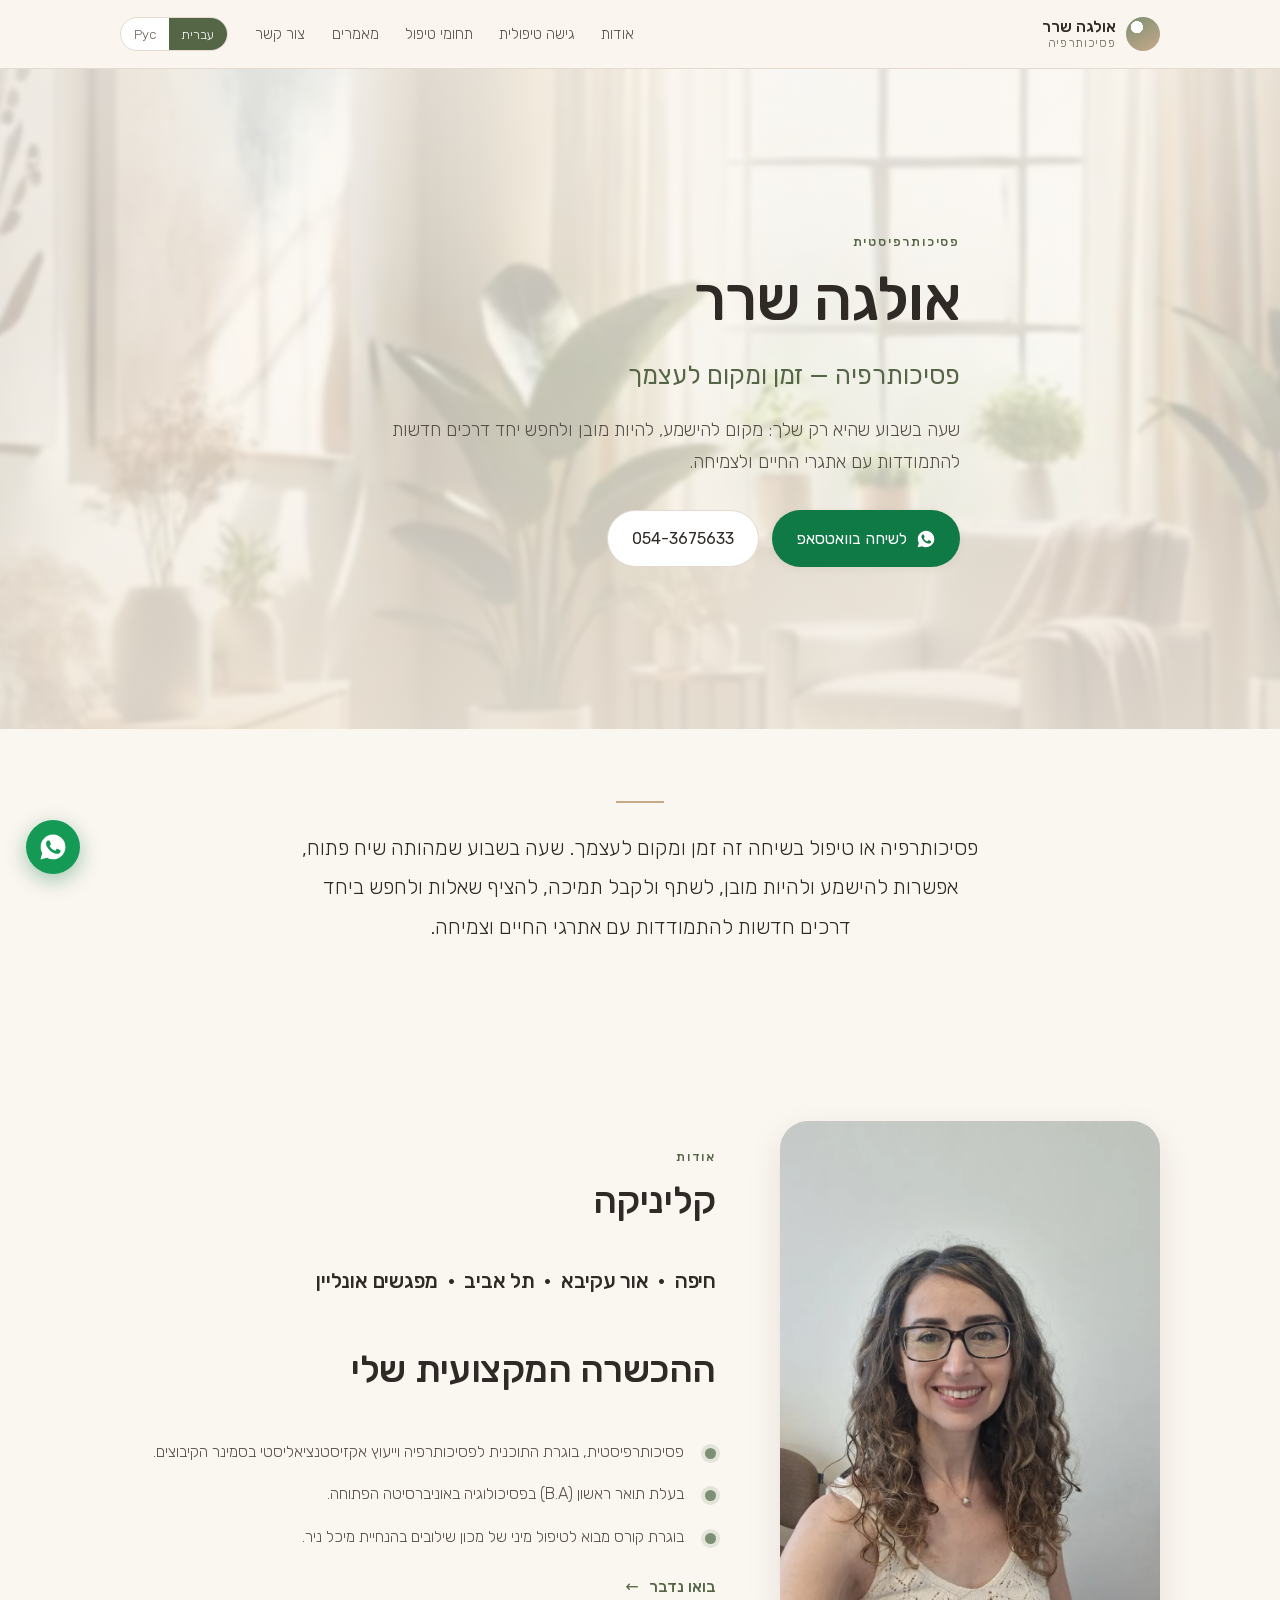
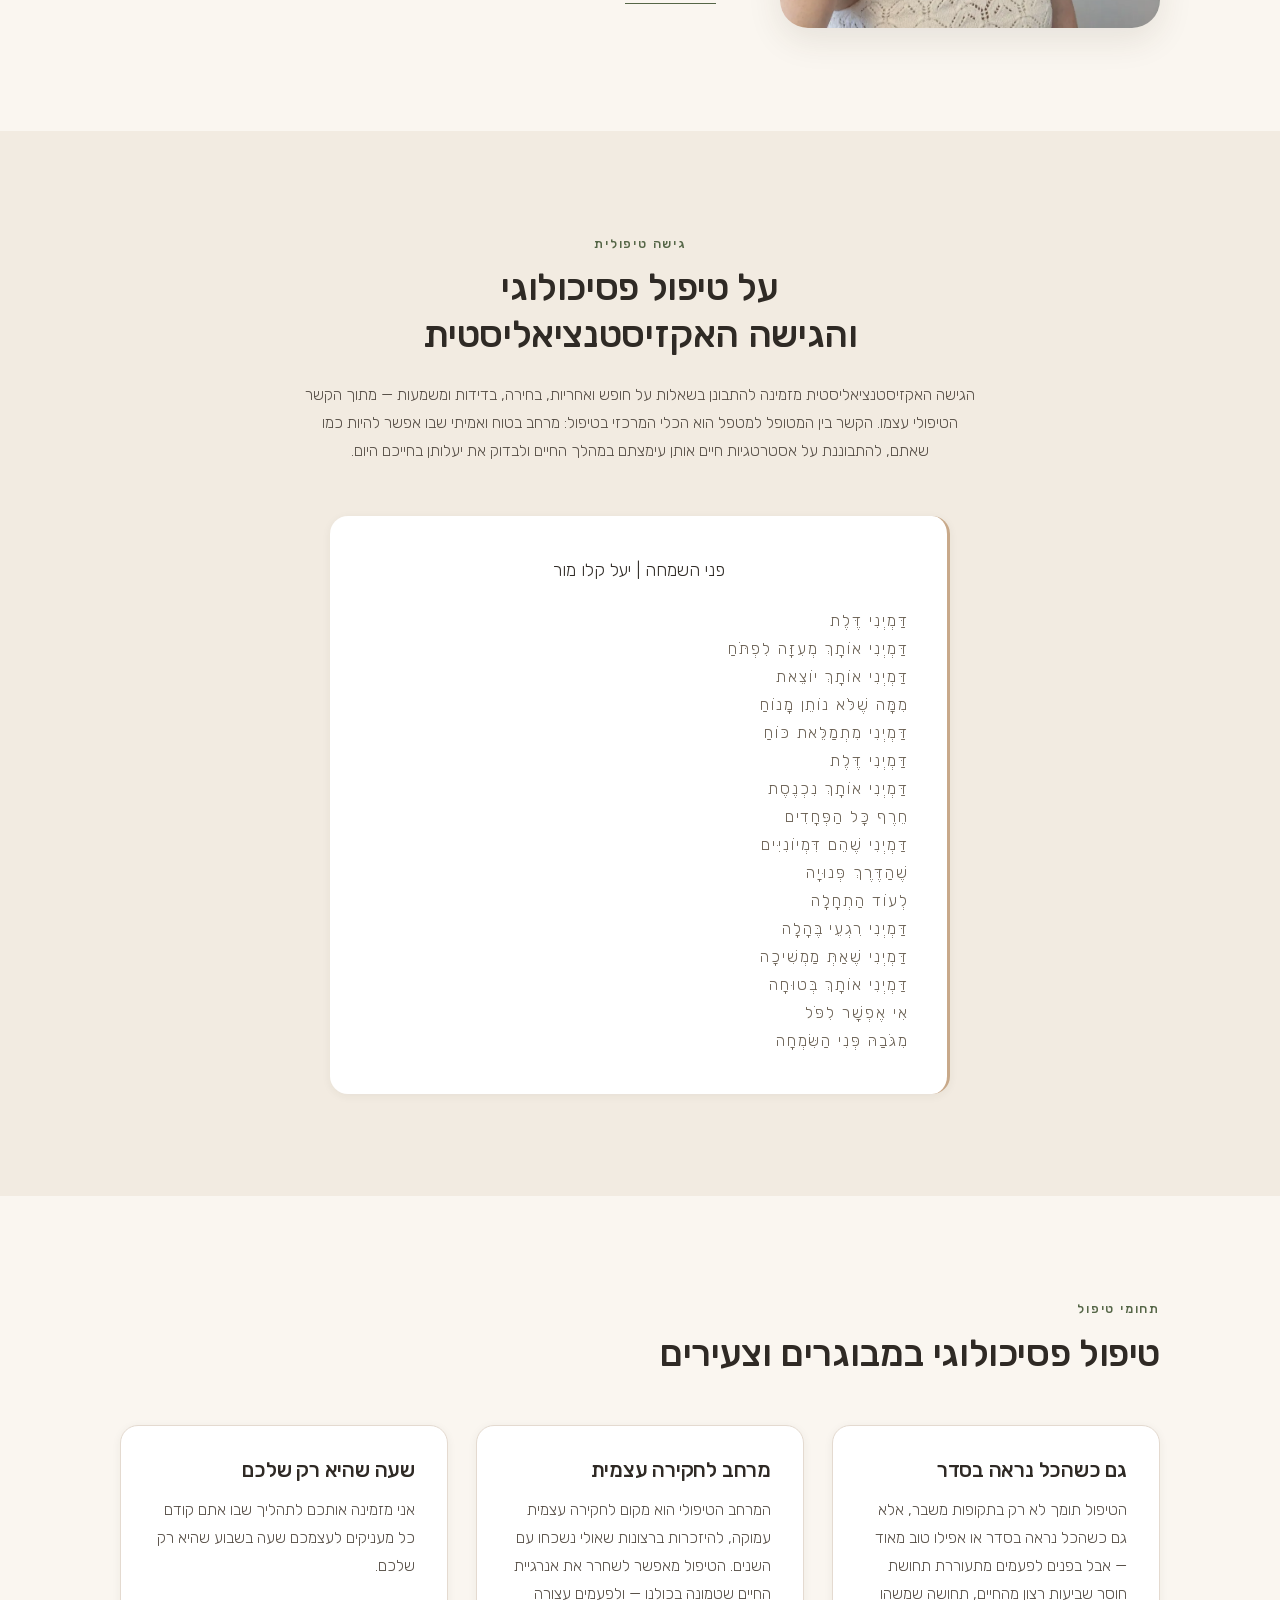
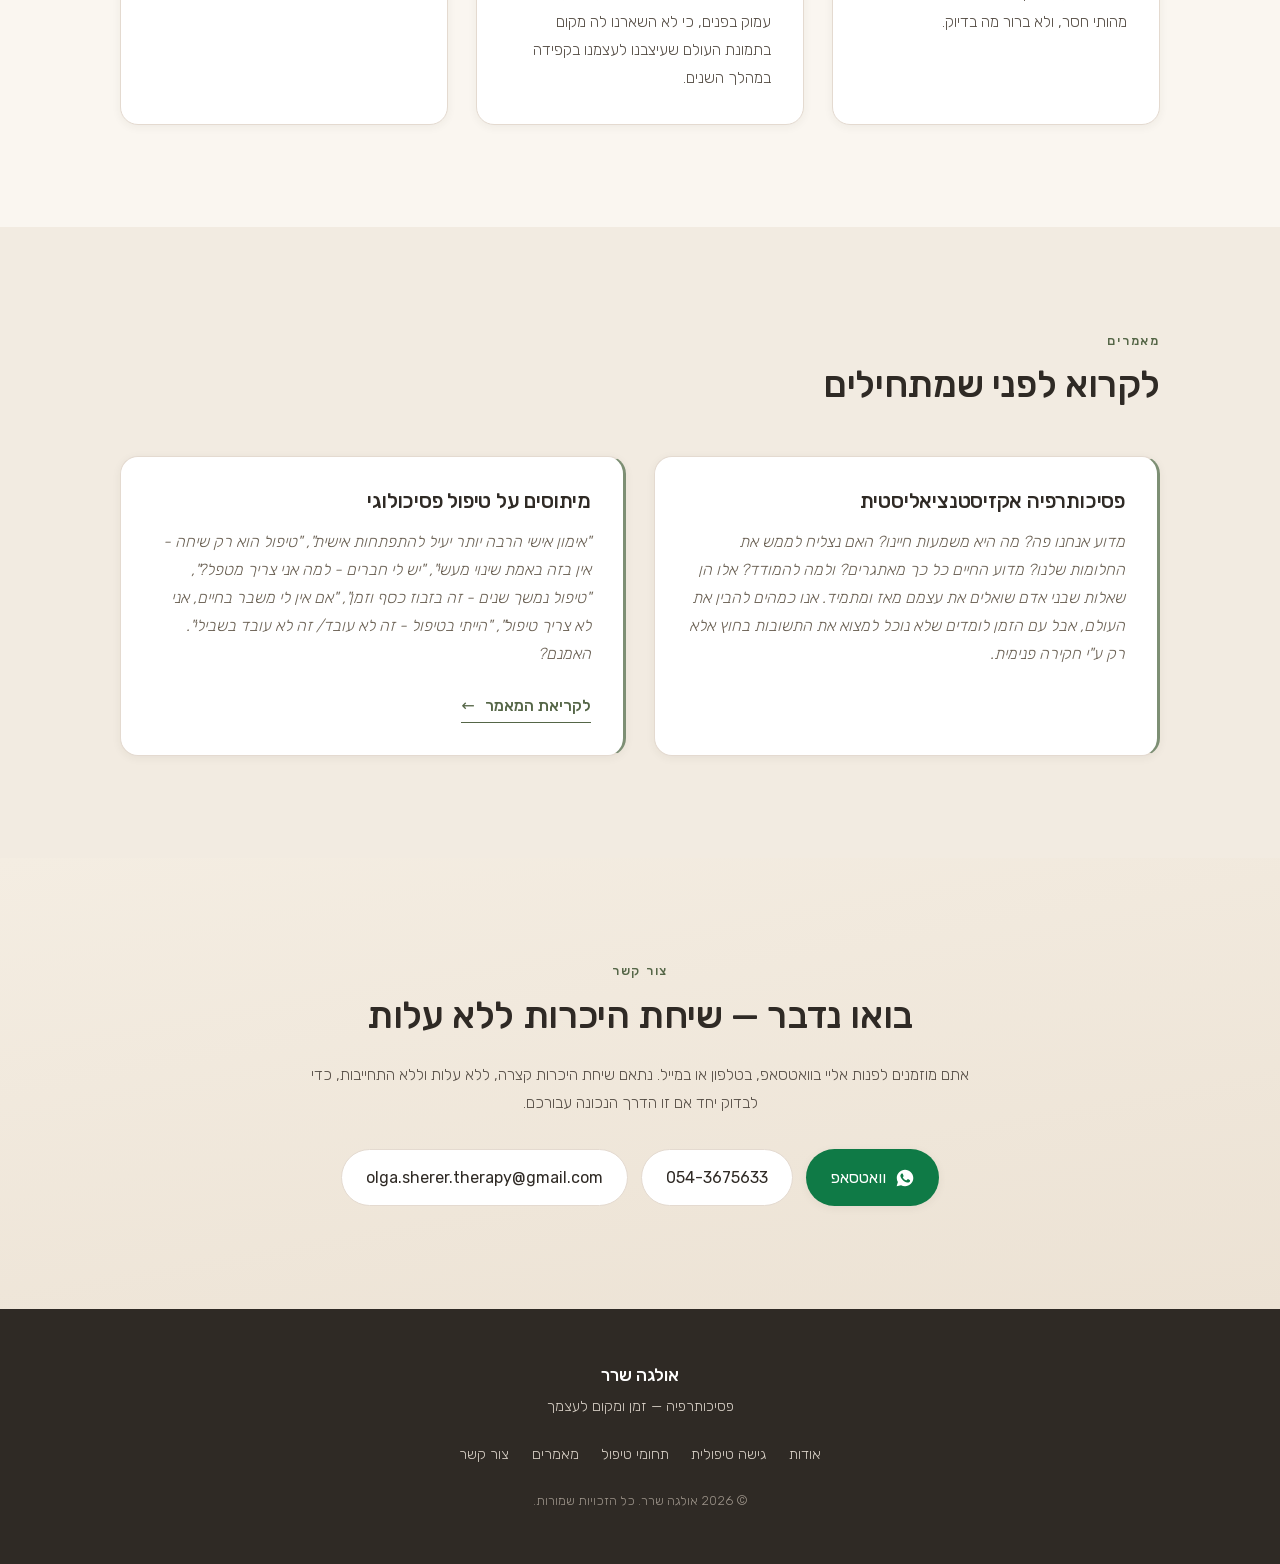
==== commit bbd7fcd7: "Add "Myths about psychological therapy" article page Hebrew-only article page with the same header, " ====
--- a/index.html
+++ b/index.html
@@ -143,7 +143,7 @@
         <span lang="ru">Час в неделю, который принадлежит только вам: место, где вас услышат и поймут, где мы вместе будим искать новые пути для решения жизненных трудностей, и открывать возможности для личностного роста.</span>
       </p>
       <div class="cta-row">
-        <a class="btn btn-primary" href="https://wa.me/972543675633 target="_blank" rel="noopener" data-wa>
+        <a class="btn btn-primary" href="https://wa.me/972543675633" target="_blank" rel="noopener" data-wa>
           <svg class="ico" viewBox="0 0 24 24" aria-hidden="true"><path d="M12.04 2C6.58 2 2.13 6.45 2.13 11.91c0 1.75.46 3.46 1.32 4.97L2 22l5.25-1.38a9.9 9.9 0 0 0 4.79 1.22h.01c5.46 0 9.91-4.45 9.91-9.91S17.5 2 12.04 2Zm5.8 14.1c-.24.68-1.4 1.3-1.93 1.35-.53.05-1.02.24-3.44-.72-2.9-1.15-4.72-4.16-4.86-4.35-.14-.19-1.15-1.54-1.15-2.94 0-1.4.72-2.09.98-2.37.26-.29.57-.36.76-.36.19 0 .38 0 .55.01.18.01.41-.07.64.48.24.58.79 1.98.86 2.12.07.14.12.31.02.5-.09.19-.14.31-.28.48-.14.17-.3.38-.43.51-.14.14-.29.29-.12.57.17.29.75 1.23 1.6 2 1.1.98 2.02 1.29 2.31 1.43.29.14.46.12.63-.07.17-.19.72-.84.91-1.13.19-.29.38-.24.65-.14.26.09 1.67.79 1.96.93.29.14.48.21.55.33.07.13.07.74-.17 1.42Z"/></svg>
           <span lang="he">לשיחה בוואטסאפ</span><span lang="ru">Написать в WhatsApp</span>
         </a>
@@ -327,6 +327,10 @@
             <span lang="he">"אימון אישי הרבה יותר יעיל להתפתחות אישית", "טיפול הוא רק שיחה - אין בזה באמת שינוי מעשי", "יש לי חברים - למה אני צריך מטפל?", "טיפול נמשך שנים - זה בזבוז כסף וזמן", "אם אין לי משבר בחיים, אני לא צריך טיפול", "הייתי בטיפול - זה לא עובד/ זה לא עובד בשבילי". האמנם?</span>
             <span lang="ru">«Хороший психолог скажет мне, что делать», «Я был в терапии — это не работает / мне это не помогает», «Коучинг гораздо эффективнее для личностного роста», «Терапия — это просто разговоры, в ней нет реальных практических изменений», «У меня есть друзья — зачем мне психотерапевт?», «Терапия длится годами — это пустая трата времени и денег». Действительно ли это так? Давайте поговорим об этом.</span>
           </p>
+          <!-- the article exists only in Hebrew, so the Russian label says so -->
+          <a class="link-arrow" href="./articles/myths-about-psychological-therapy/">
+            <span lang="he">לקריאת המאמר</span><span lang="ru">Читать статью (на иврите)</span>
+          </a>
         </article>    
       </div>
     </div>
@@ -345,7 +349,7 @@
         <span lang="ru">Напишите мне в WhatsApp, позвоните или отправьте письмо. Мы договоримся о короткой ознакомительной беседе — бесплатно и без обязательств, — чтобы вместе понять, подходит ли вам этот путь.</span>
       </p>
       <div class="cta-row center-row">
-        <a class="btn btn-primary" href="https://wa.me/972543675633 target="_blank" rel="noopener" data-wa>
+        <a class="btn btn-primary" href="https://wa.me/972543675633" target="_blank" rel="noopener" data-wa>
           <svg class="ico" viewBox="0 0 24 24" aria-hidden="true"><path d="M12.04 2C6.58 2 2.13 6.45 2.13 11.91c0 1.75.46 3.46 1.32 4.97L2 22l5.25-1.38a9.9 9.9 0 0 0 4.79 1.22h.01c5.46 0 9.91-4.45 9.91-9.91S17.5 2 12.04 2Zm5.8 14.1c-.24.68-1.4 1.3-1.93 1.35-.53.05-1.02.24-3.44-.72-2.9-1.15-4.72-4.16-4.86-4.35-.14-.19-1.15-1.54-1.15-2.94 0-1.4.72-2.09.98-2.37.26-.29.57-.36.76-.36.19 0 .38 0 .55.01.18.01.41-.07.64.48.24.58.79 1.98.86 2.12.07.14.12.31.02.5-.09.19-.14.31-.28.48-.14.17-.3.38-.43.51-.14.14-.29.29-.12.57.17.29.75 1.23 1.6 2 1.1.98 2.02 1.29 2.31 1.43.29.14.46.12.63-.07.17-.19.72-.84.91-1.13.19-.29.38-.24.65-.14.26.09 1.67.79 1.96.93.29.14.48.21.55.33.07.13.07.74-.17 1.42Z"/></svg>
           <span lang="he">וואטסאפ</span><span lang="ru">WhatsApp</span>
         </a>
@@ -378,7 +382,7 @@
   </div>
 </footer>
 
-<a class="wa-float" href="https://wa.me/972543675633
+<a class="wa-float" href="https://wa.me/972543675633"
    target="_blank" rel="noopener" data-wa
    aria-label="WhatsApp">
   <svg viewBox="0 0 24 24" aria-hidden="true"><path d="M12.04 2C6.58 2 2.13 6.45 2.13 11.91c0 1.75.46 3.46 1.32 4.97L2 22l5.25-1.38a9.9 9.9 0 0 0 4.79 1.22h.01c5.46 0 9.91-4.45 9.91-9.91S17.5 2 12.04 2Zm5.8 14.1c-.24.68-1.4 1.3-1.93 1.35-.53.05-1.02.24-3.44-.72-2.9-1.15-4.72-4.16-4.86-4.35-.14-.19-1.15-1.54-1.15-2.94 0-1.4.72-2.09.98-2.37.26-.29.57-.36.76-.36.19 0 .38 0 .55.01.18.01.41-.07.64.48.24.58.79 1.98.86 2.12.07.14.12.31.02.5-.09.19-.14.31-.28.48-.14.17-.3.38-.43.51-.14.14-.29.29-.12.57.17.29.75 1.23 1.6 2 1.1.98 2.02 1.29 2.31 1.43.29.14.46.12.63-.07.17-.19.72-.84.91-1.13.19-.29.38-.24.65-.14.26.09 1.67.79 1.96.93.29.14.48.21.55.33.07.13.07.74-.17 1.42Z"/></svg>
--- a/assets/css/style.css
+++ b/assets/css/style.css
@@ -465,6 +465,45 @@
 .card h3 { color: var(--ink); }
 .card-note { color: var(--muted); font-style: italic; }
 .card-article { border-inline-start: 3px solid var(--sage); }
+.card-article .link-arrow { margin-top: .4rem; }
+
+/* --------------------------------------------------------------------------
+   Article pages
+   -------------------------------------------------------------------------- */
+.article-head {
+  padding-block: clamp(2.4rem, 6vw, 4.5rem) clamp(2rem, 4vw, 3rem);
+  background: var(--cream-deep);
+}
+.article-head h1 { font-size: clamp(1.8rem, 4.6vw, 2.8rem); }
+.article-lead { color: var(--muted); font-style: italic; font-size: clamp(1.02rem, 1.5vw, 1.12rem); }
+
+.back-link {
+  display: inline-block;
+  margin-bottom: 1.4rem;
+  font-size: .92rem;
+  text-decoration: none;
+}
+.back-link::before { content: "←"; margin-inline-end: .4em; }
+html[dir="rtl"] .back-link::before { content: "→"; }
+.back-link:hover { text-decoration: underline; }
+
+.article-body { padding-block: clamp(2.4rem, 6vw, 4rem); }
+.article-body h2 {
+  margin: 2.4em 0 .8em;
+  padding-inline-start: 1rem;
+  border-inline-start: 3px solid var(--sage);
+  font-size: clamp(1.2rem, 2.4vw, 1.45rem);
+}
+.article-body h2:first-child { margin-top: 0; }
+
+.article-end {
+  display: flex;
+  flex-wrap: wrap;
+  gap: .8rem;
+  margin-top: clamp(2.4rem, 5vw, 3.5rem);
+  padding-top: 1.6rem;
+  border-top: 1px solid var(--line);
+}
 
 /* --------------------------------------------------------------------------
    Contact
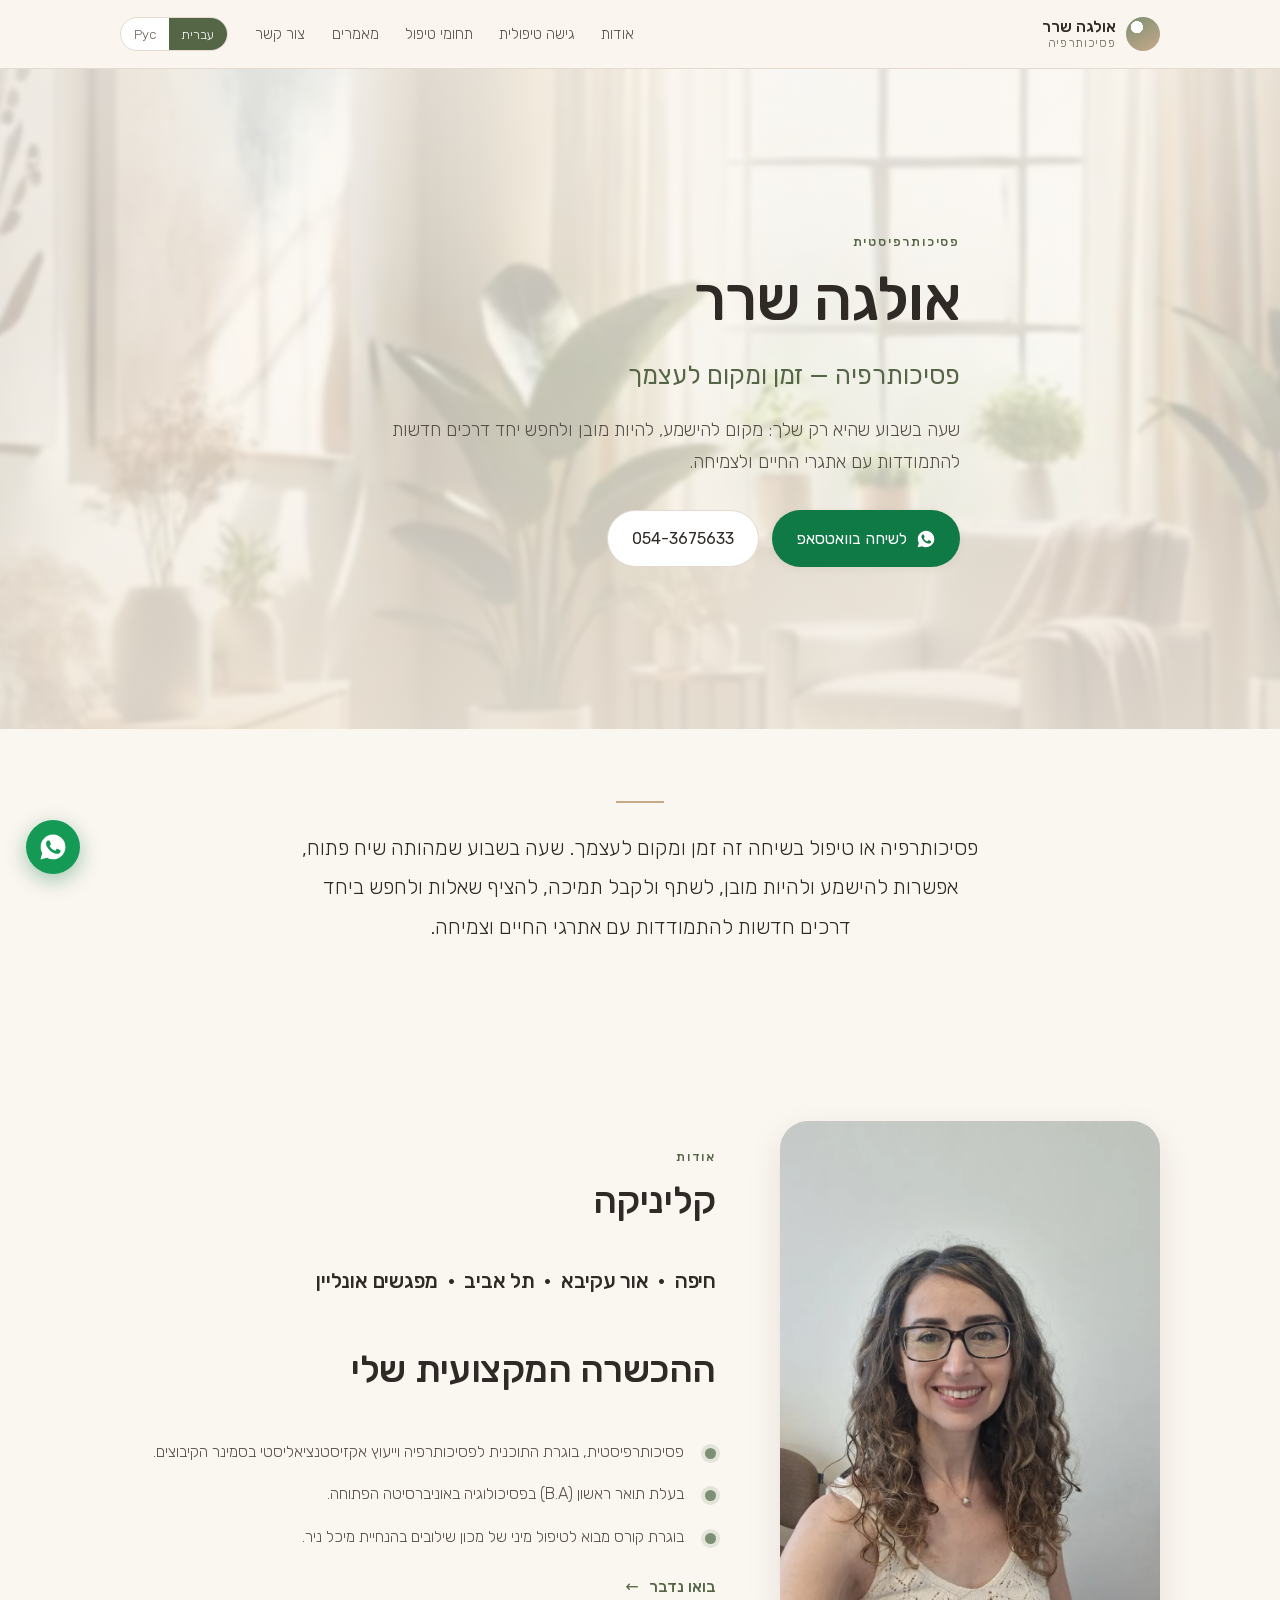
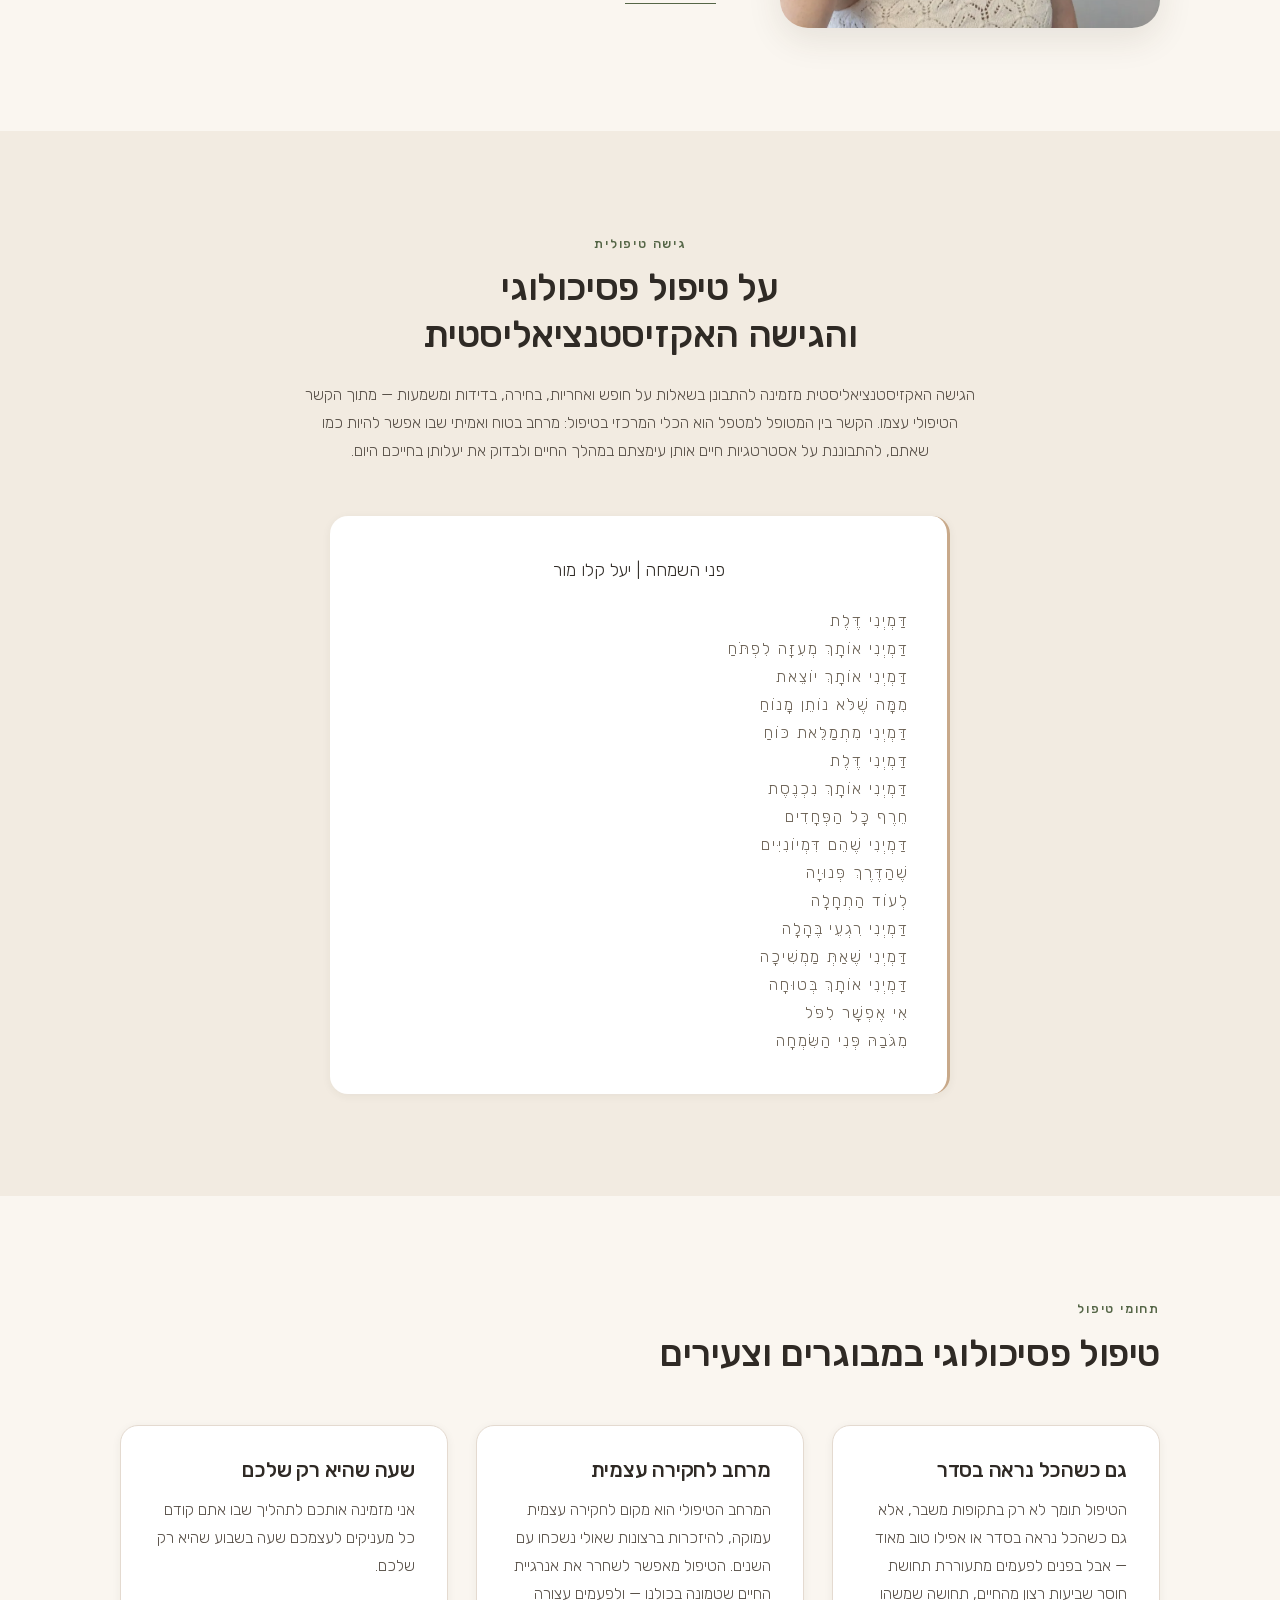
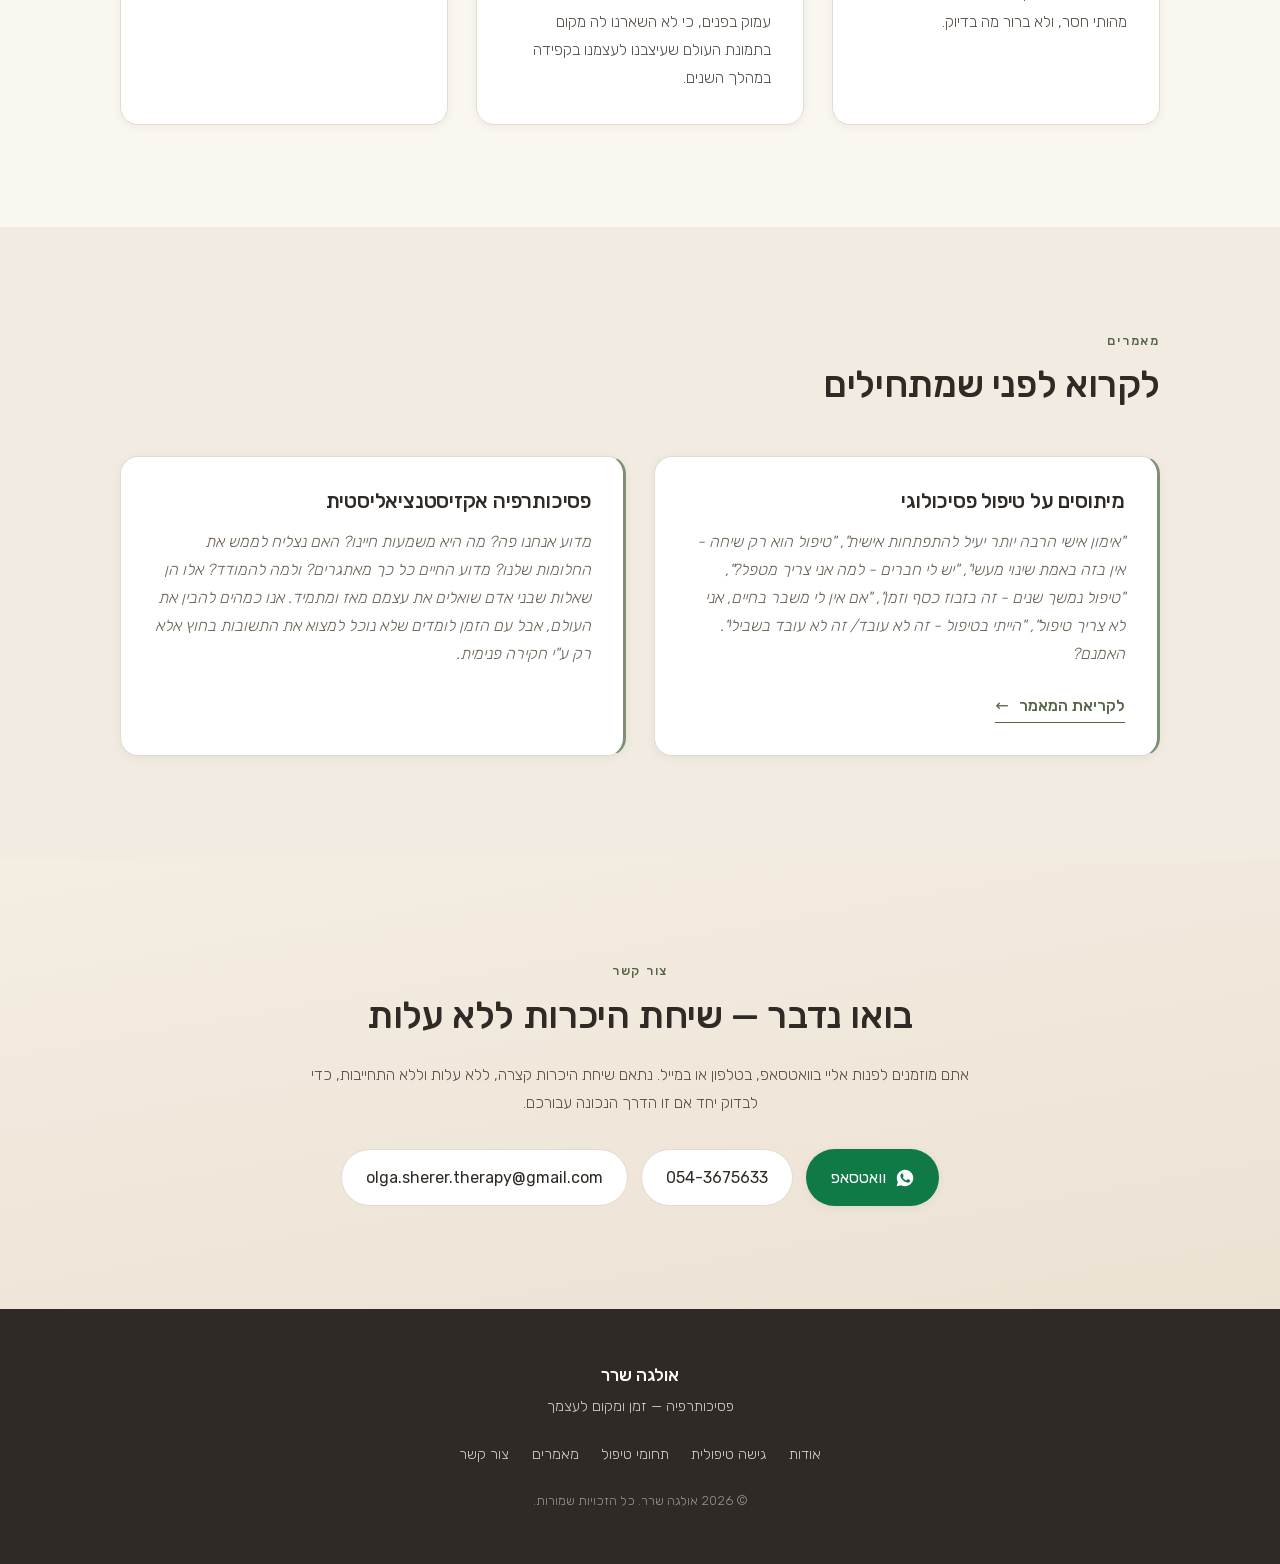
==== commit c896eb97: "edit acticle text" ====
--- a/index.html
+++ b/index.html
@@ -310,18 +310,10 @@
       <div class="cards cards-2" data-placeholder="articles">
          <article class="card card-article">
           <h3>
-            <span lang="he">פסיכותרפיה אקזיסטנציאליסטית</span>
-            <span lang="ru">Экзистенциальная психотерапия</span>
-          </h3>
-          <p class="card-note">
-            <span lang="he">מדוע אנחנו פה? מה היא משמעות חיינו? האם נצליח לממש את החלומות שלנו? מדוע החיים כל כך מאתגרים? ולמה להמודד? אלו הן שאלות שבני אדם שואלים את עצמם מאז ומתמיד. אנו כמהים להבין את העולם, אבל עם הזמן לומדים שלא נוכל למצוא את התשובות בחוץ אלא רק ע"י חקירה פנימית.</span>
-            <span lang="ru">Зачем мы здесь? В чём смысл нашей жизни? Удастся ли нам осуществить свои мечты? Почему жизнь бросает нам столько вызовов? И ради чего бороться? Это вопросы, которыми люди задаются испокон веков. Мы приходим в этот мир с множеством вопросов и со временем начинаем понимать, что ответы, которые мы ищем, связаны с выборами, которые мы совершаем в жизни — осознанно или нет. Мы жаждем познать мир, но с годами осознаём, что найти ответы вовне невозможно, и начинаем узнавать себя.</span>
-          </p>
-        </article>
-        <article class="card card-article">
-          <h3>
-            <span lang="he">מיתוסים על טיפול פסיכולוגי</span>
-            <span lang="ru">Мифы о психотерапии</span>
+            <a href="./articles/myths-about-psychological-therapy/">
+              <span lang="he">מיתוסים על טיפול פסיכולוגי</span>
+              <span lang="ru">Мифы о психотерапии</span>
+            </a>
           </h3>
           <p class="card-note">
             <span lang="he">"אימון אישי הרבה יותר יעיל להתפתחות אישית", "טיפול הוא רק שיחה - אין בזה באמת שינוי מעשי", "יש לי חברים - למה אני צריך מטפל?", "טיפול נמשך שנים - זה בזבוז כסף וזמן", "אם אין לי משבר בחיים, אני לא צריך טיפול", "הייתי בטיפול - זה לא עובד/ זה לא עובד בשבילי". האמנם?</span>
@@ -332,6 +324,16 @@
             <span lang="he">לקריאת המאמר</span><span lang="ru">Читать статью (на иврите)</span>
           </a>
         </article>    
+         <article class="card card-article">
+          <h3>
+            <span lang="he">פסיכותרפיה אקזיסטנציאליסטית</span>
+            <span lang="ru">Экзистенциальная психотерапия</span>
+          </h3>
+          <p class="card-note">
+            <span lang="he">מדוע אנחנו פה? מה היא משמעות חיינו? האם נצליח לממש את החלומות שלנו? מדוע החיים כל כך מאתגרים? ולמה להמודד? אלו הן שאלות שבני אדם שואלים את עצמם מאז ומתמיד. אנו כמהים להבין את העולם, אבל עם הזמן לומדים שלא נוכל למצוא את התשובות בחוץ אלא רק ע"י חקירה פנימית.</span>
+            <span lang="ru">Зачем мы здесь? В чём смысл нашей жизни? Удастся ли нам осуществить свои мечты? Почему жизнь бросает нам столько вызовов? И ради чего бороться? Это вопросы, которыми люди задаются испокон веков. Мы приходим в этот мир с множеством вопросов и со временем начинаем понимать, что ответы, которые мы ищем, связаны с выборами, которые мы совершаем в жизни — осознанно или нет. Мы жаждем познать мир, но с годами осознаём, что найти ответы вовне невозможно, и начинаем узнавать себя.</span>
+          </p>
+        </article>
       </div>
     </div>
   </section>
--- a/assets/css/style.css
+++ b/assets/css/style.css
@@ -466,6 +466,8 @@
 .card-note { color: var(--muted); font-style: italic; }
 .card-article { border-inline-start: 3px solid var(--sage); }
 .card-article .link-arrow { margin-top: .4rem; }
+.card h3 a { color: inherit; text-decoration: none; }
+.card h3 a:hover { color: var(--sage-deep); text-decoration: underline; }
 
 /* --------------------------------------------------------------------------
    Article pages
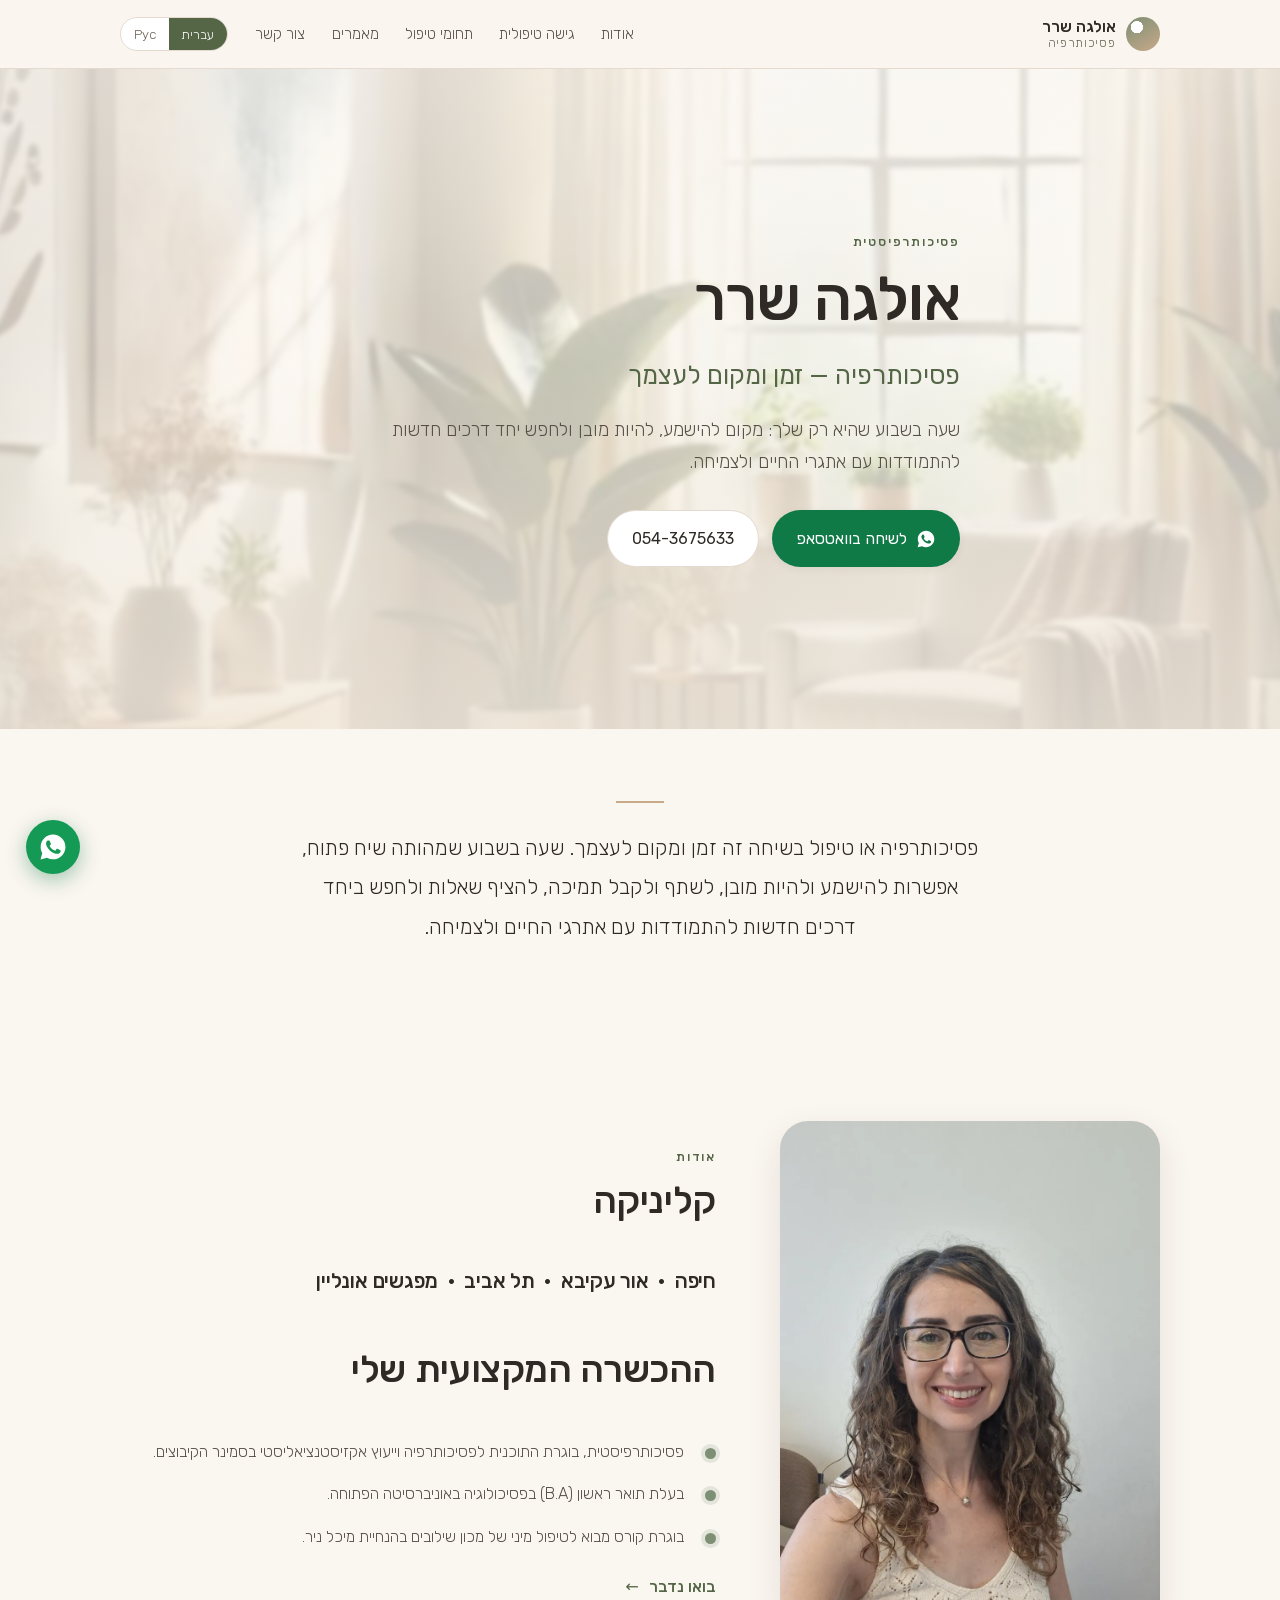
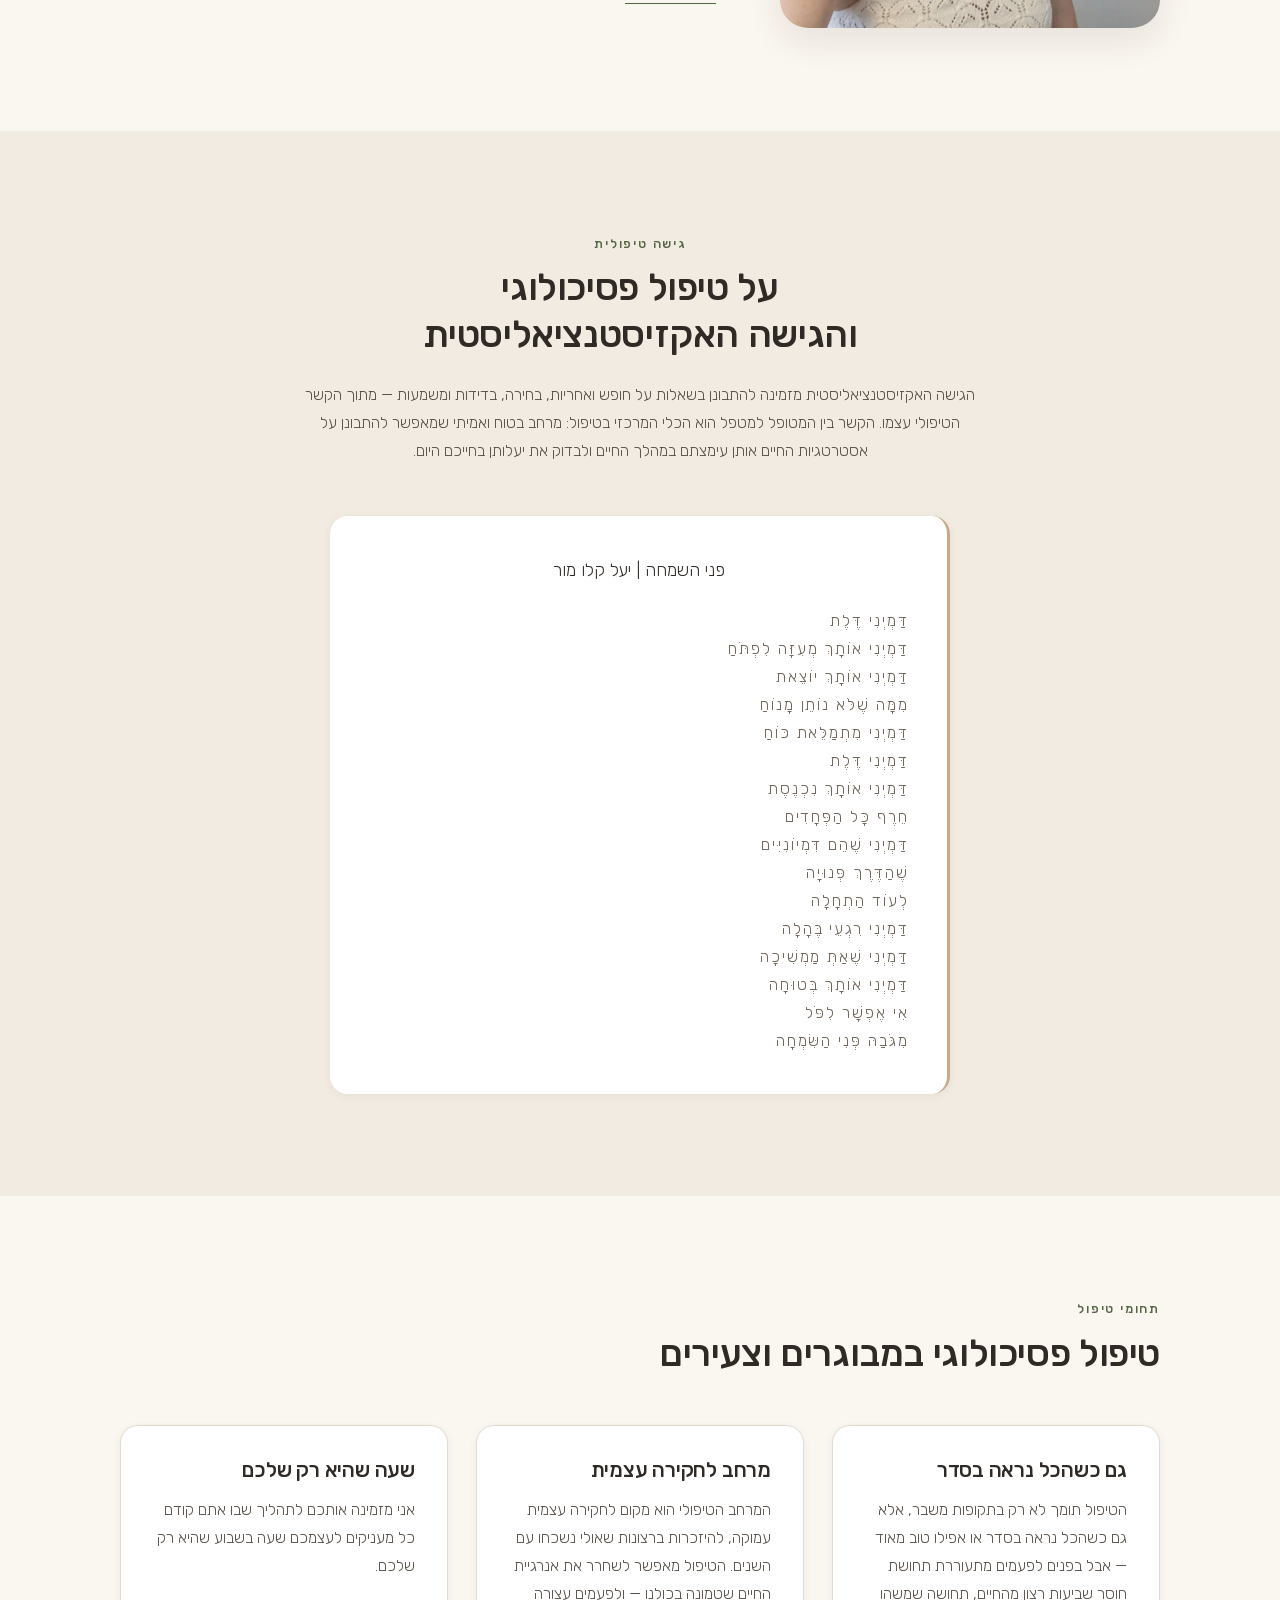
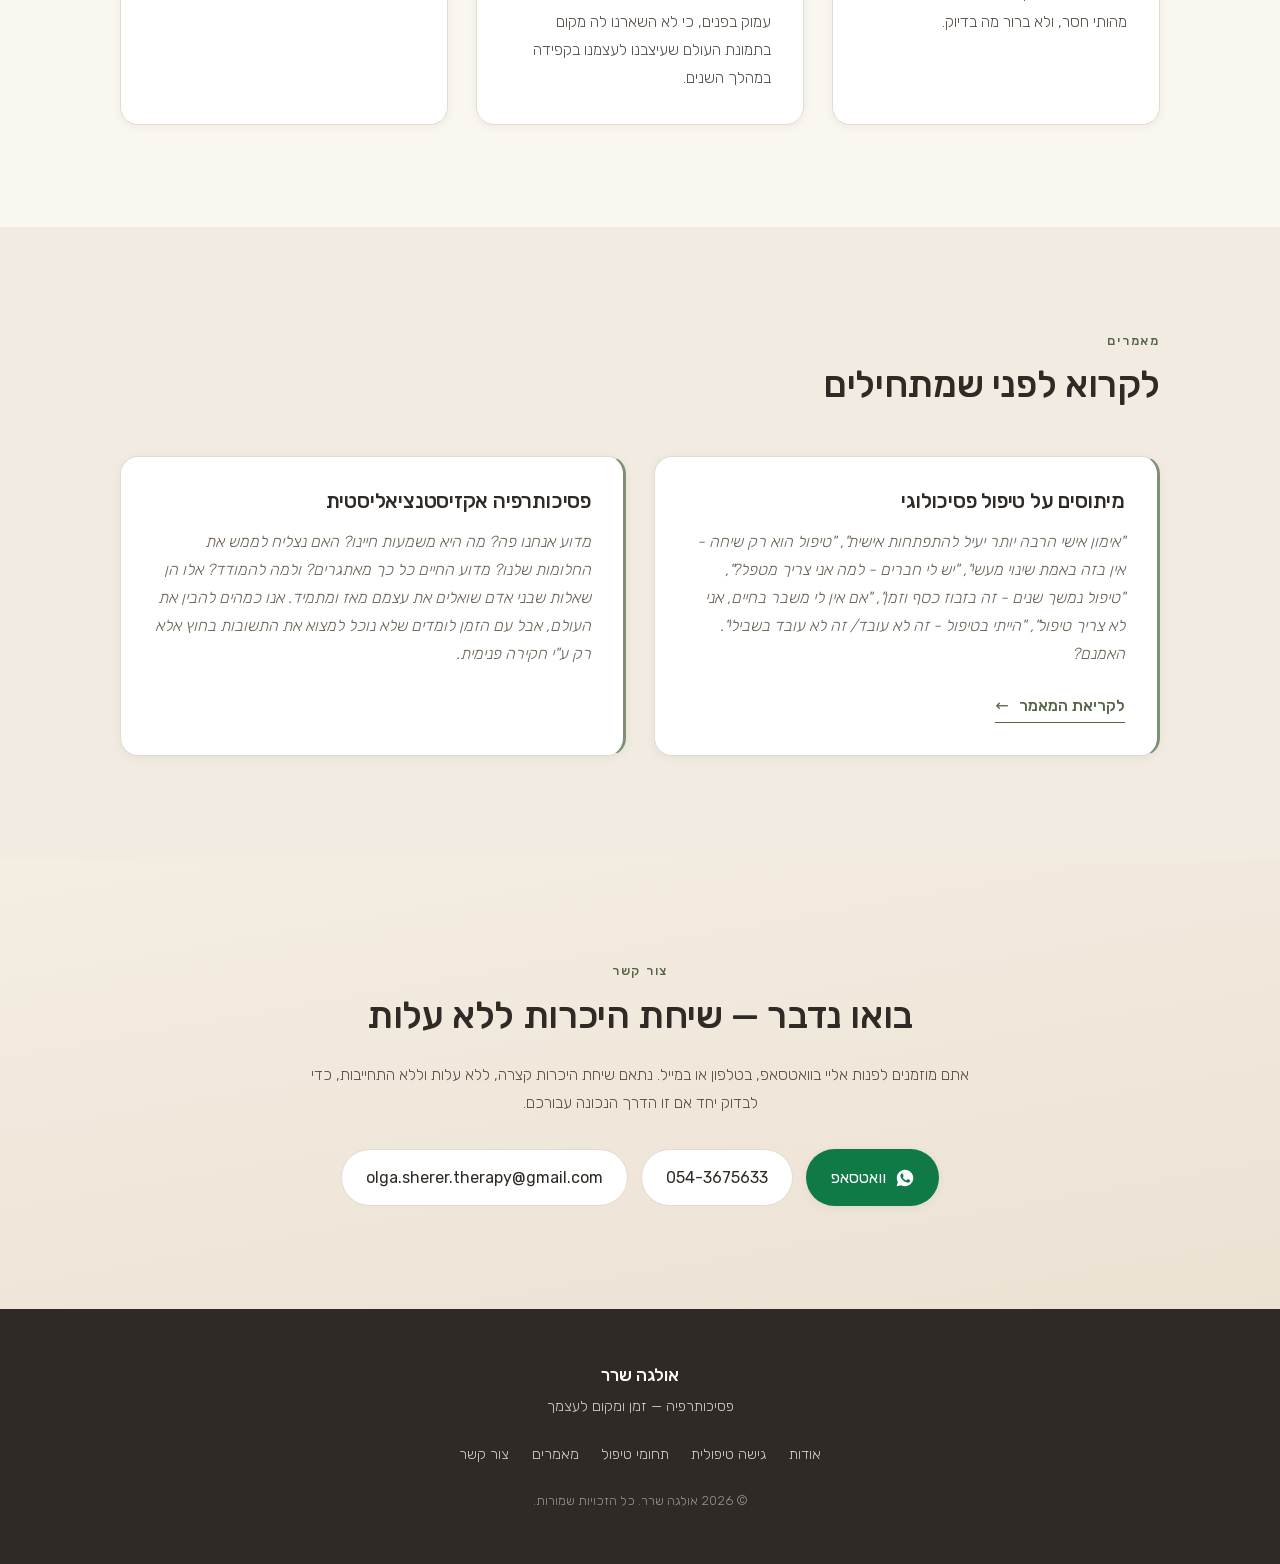
==== commit 5cc861a1: "edited text" ====
--- a/index.html
+++ b/index.html
@@ -161,7 +161,7 @@
         <span lang="he">מה היא פסיכותרפיה</span><span lang="ru">Что такое психотерапия</span>
       </h2>
       <p class="lead-quote">
-        <span lang="he">פסיכותרפיה או טיפול בשיחה זה זמן ומקום לעצמך. שעה בשבוע שמהותה שיח פתוח, אפשרות להישמע ולהיות מובן, לשתף ולקבל תמיכה, להציף שאלות ולחפש ביחד דרכים חדשות להתמודדות עם אתרגי החיים וצמיחה.</span>
+        <span lang="he">פסיכותרפיה או טיפול בשיחה זה זמן ומקום לעצמך. שעה בשבוע שמהותה שיח פתוח, אפשרות להישמע ולהיות מובן, לשתף ולקבל תמיכה, להציף שאלות ולחפש ביחד דרכים חדשות להתמודדות עם אתרגי החיים ולצמיחה.</span>
         <span lang="ru">Психотерапия, или терапия разговором, — это время и место для себя. Час в неделю, суть которого — открытый диалог: возможность быть услышанным, поделиться переживаниями и получить поддержку, поднять волнующие вопросы и вместе искать новые пути преодоления жизненных трудностей и личного роста.</span>
       </p>
     </div>
@@ -225,7 +225,7 @@
         <span lang="ru">О психологической терапии и экзистенциальном подходе</span>
       </h2>
       <p class="body-text" data-placeholder="approach-body">
-        <span lang="he">הגישה האקזיסטנציאליסטית מזמינה להתבונן בשאלות על חופש ואחריות, בחירה, בדידות ומשמעות — מתוך הקשר הטיפולי עצמו. הקשר בין המטופל למטפל הוא הכלי המרכזי בטיפול: מרחב בטוח ואמיתי שבו אפשר להיות כמו שאתם, להתבוננת על אסטרטגיות חיים אותן עימצתם במהלך החיים ולבדוק את יעלותן בחייכם היום.</span>
+        <span lang="he">הגישה האקזיסטנציאליסטית מזמינה להתבונן בשאלות על חופש ואחריות, בחירה, בדידות ומשמעות — מתוך הקשר הטיפולי עצמו. הקשר בין המטופל למטפל הוא הכלי המרכזי בטיפול: מרחב בטוח ואמיתי שמאפשר להתבונן על אסטרטגיות החיים אותן עימצתם במהלך החיים ולבדוק את יעלותן בחייכם היום.</span>
         <span lang="ru">Экзистенциальный подход предлагает исследовать вопросы свободы и ответственности, выбора, одиночества и смысла — через призму самих терапевтических отношений. Связь между клиентом и терапевтом является главным инструментом терапии: это безопасное и подлинное пространство, где можно быть собой, взглянуть со стороны на роли, усвоенные вами в течение жизни, и проанализировать их пользу для вас сегодня.</span>
       </p>
 
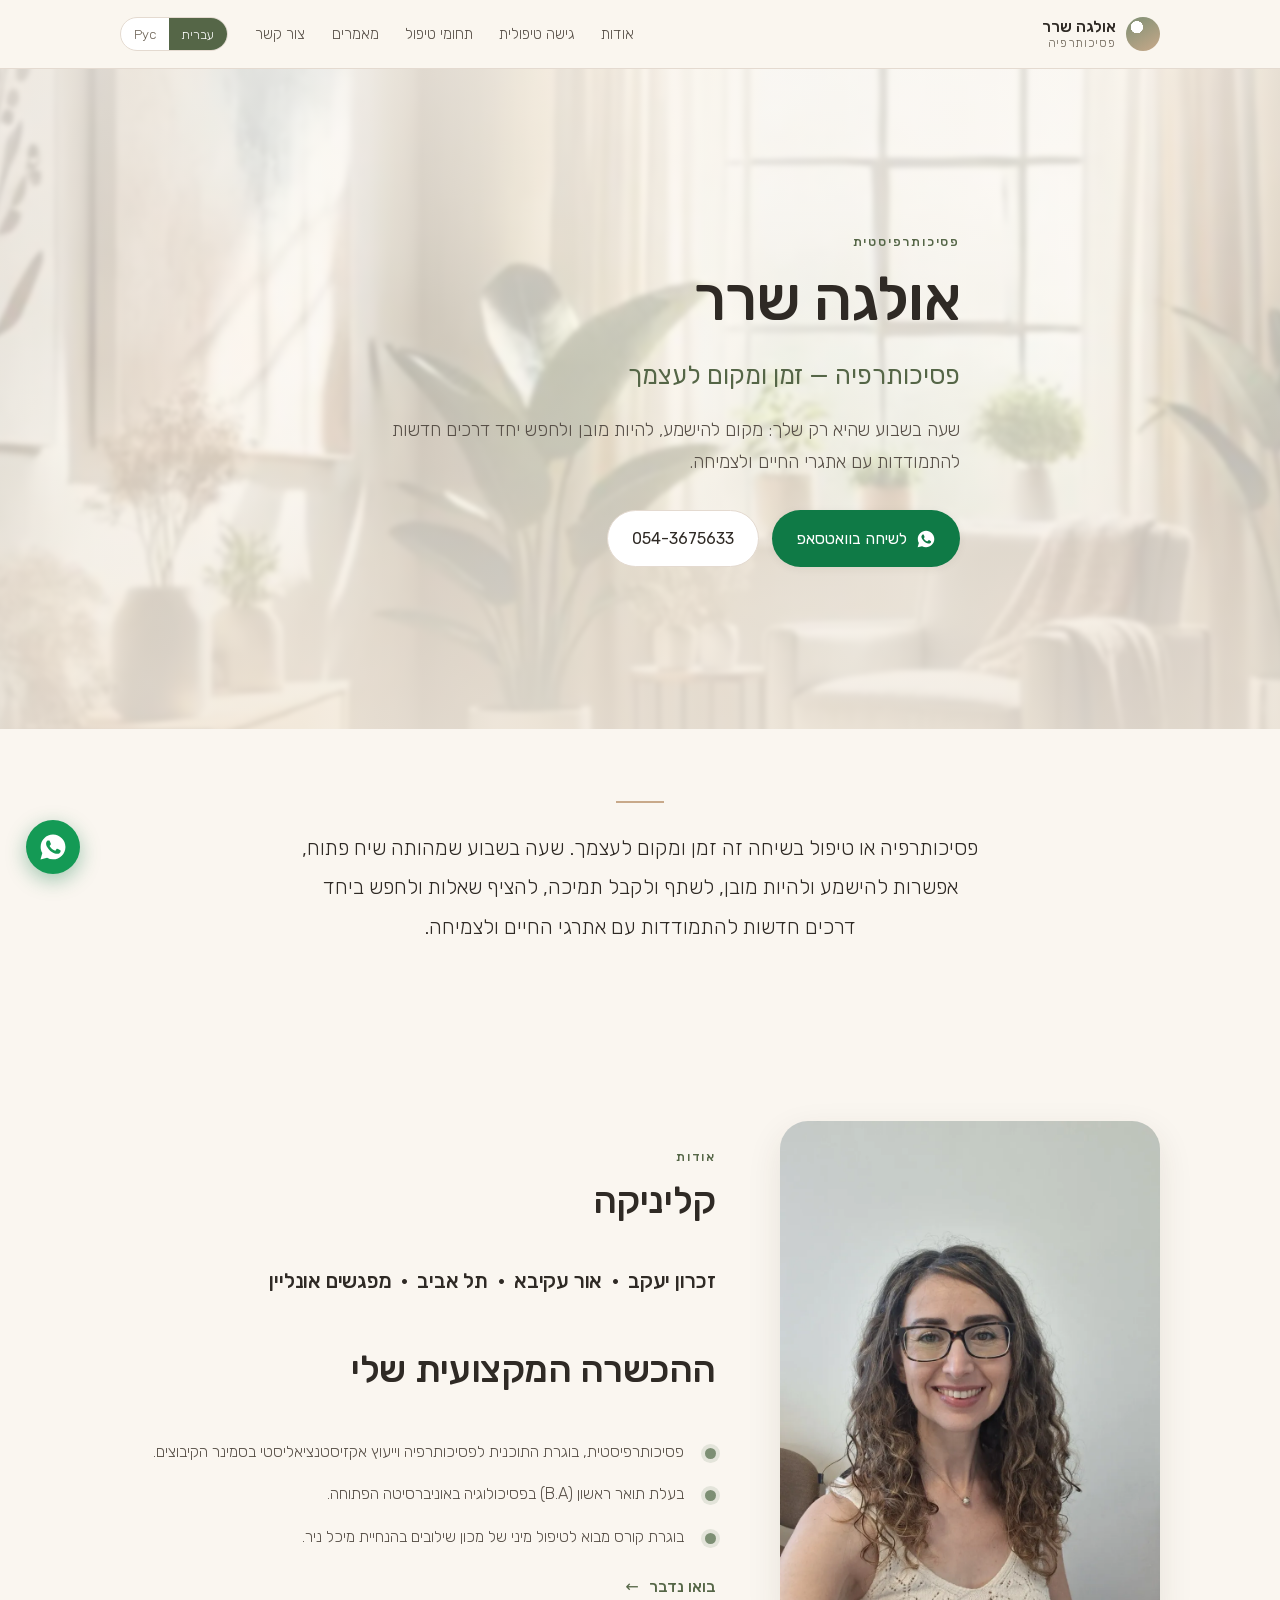
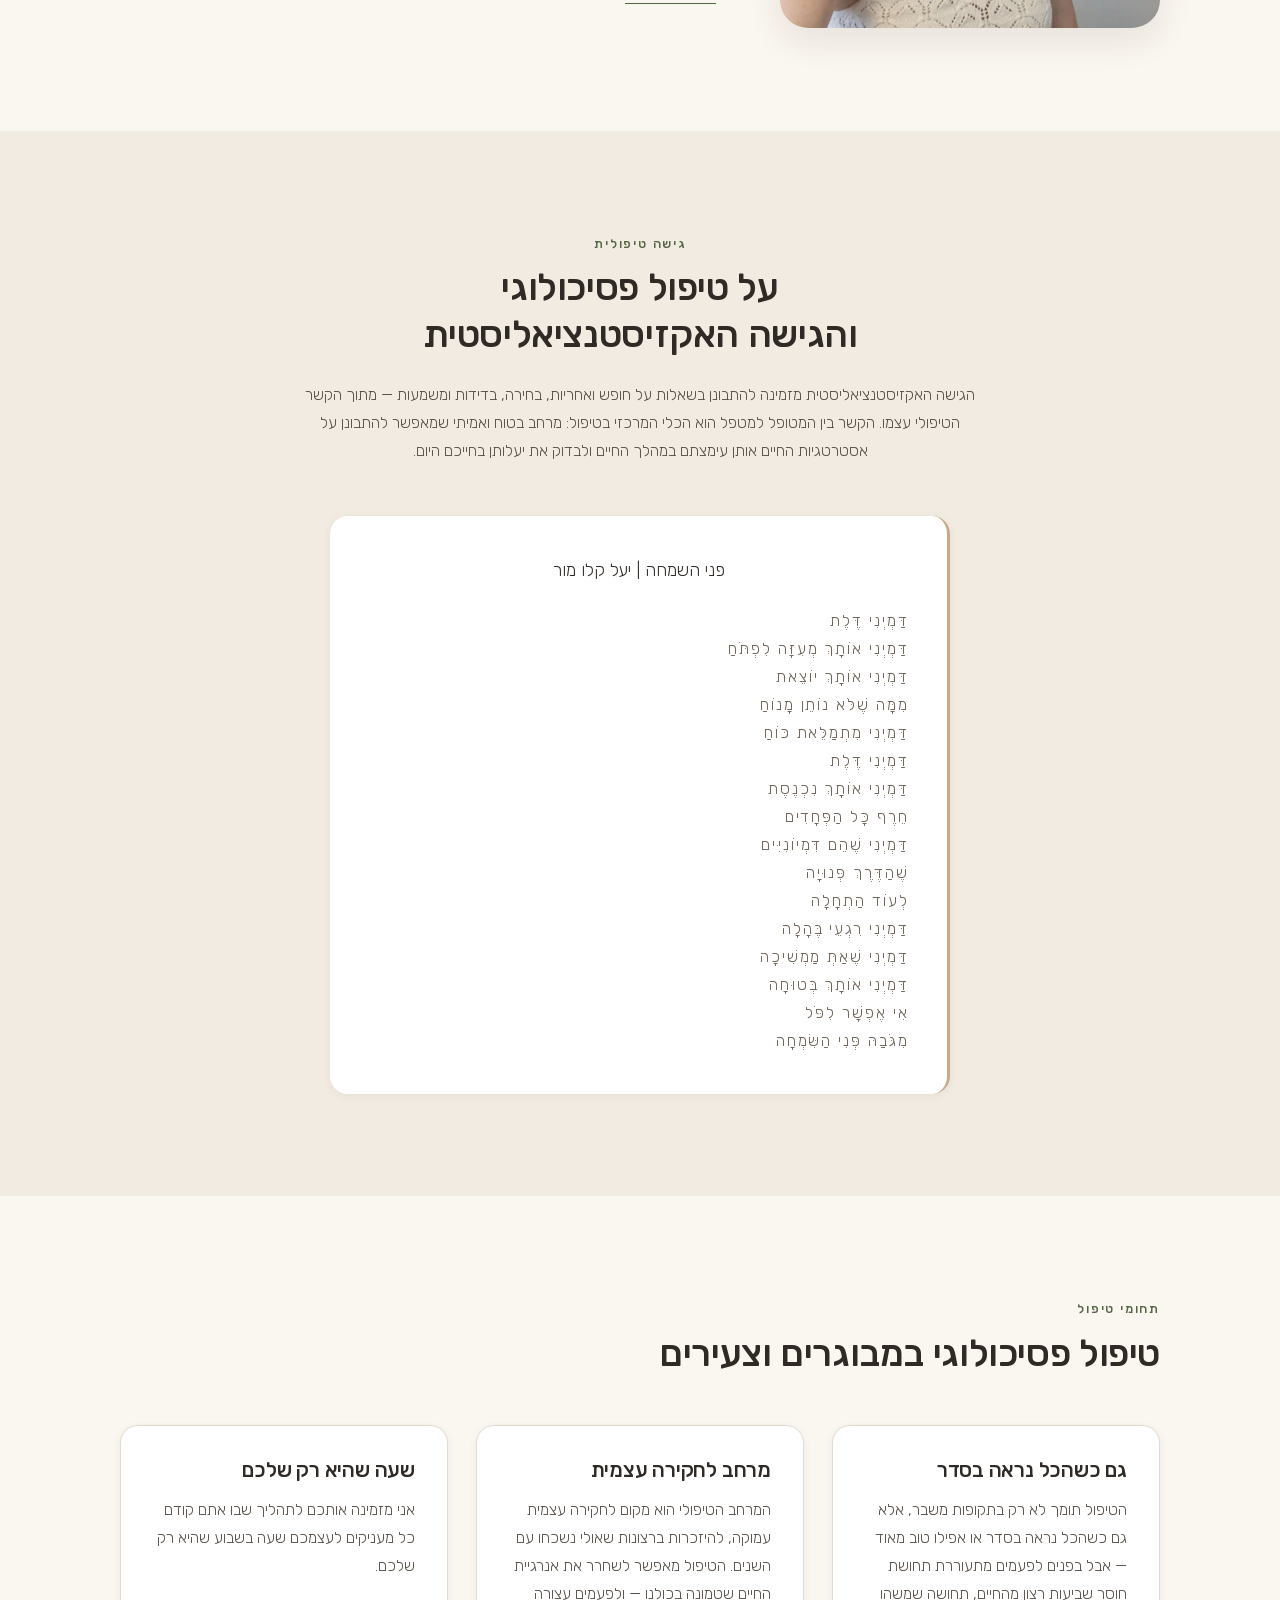
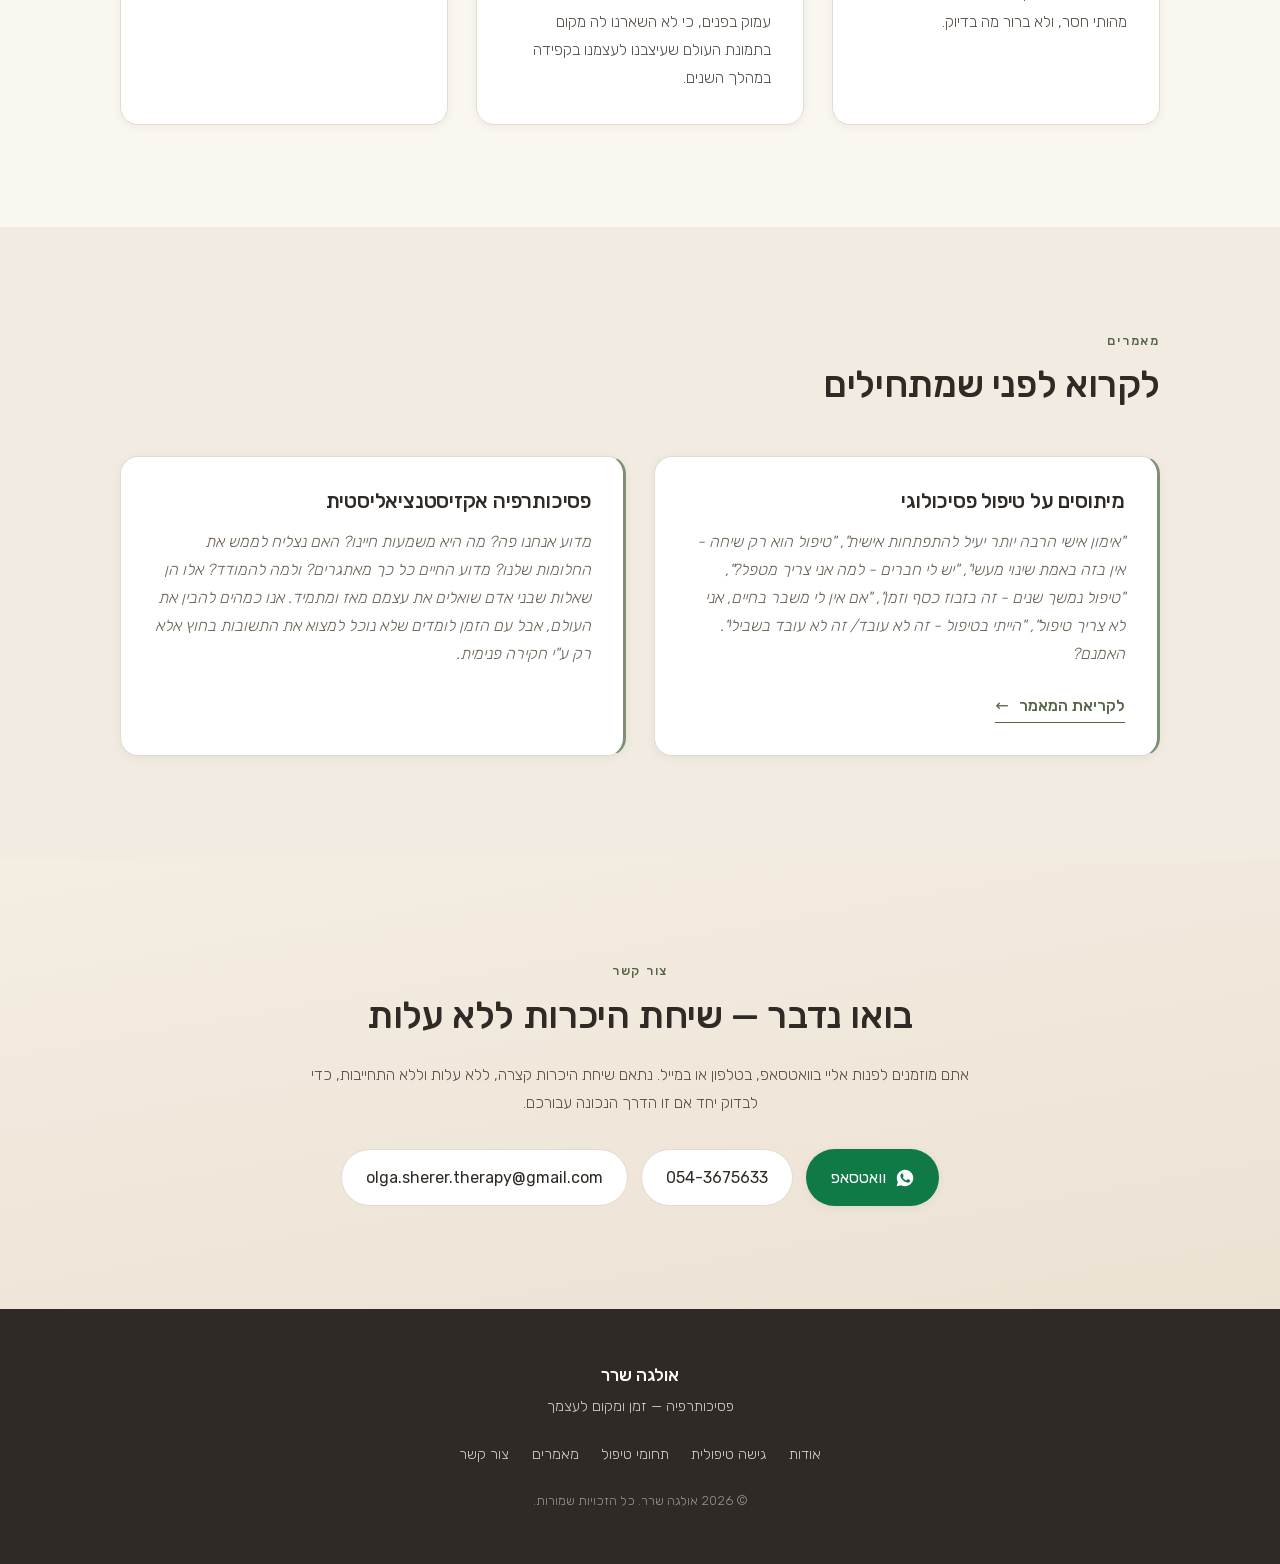
==== commit a7486835: "edited" ====
--- a/index.html
+++ b/index.html
@@ -183,7 +183,7 @@
           <span lang="he">קליניקה</span><span lang="ru">Клиника</span>
         </h2>
         <h3>
-            <span lang="he">חיפה &nbsp;· &nbsp;אור עקיבא &nbsp;·  &nbsp;תל אביב &nbsp;· &nbsp;מפגשים אונליין</span><span lang="ru">Хайфа &nbsp;·  &nbsp;Ор Акива &nbsp;·  &nbsp;Тель Авив &nbsp;· &nbsp;Встречи онлайн</span>
+            <span lang="he">זכרון יעקב &nbsp;· &nbsp;אור עקיבא &nbsp;·  &nbsp;תל אביב &nbsp;· &nbsp;מפגשים אונליין</span><span lang="ru">Хайфа &nbsp;·  &nbsp;Ор Акива &nbsp;·  &nbsp;Тель Авив &nbsp;· &nbsp;Встречи онлайн</span>
         </h3>
         <h3>
             <span lang="he"></span>&nbsp;<span lang="ru"></span>
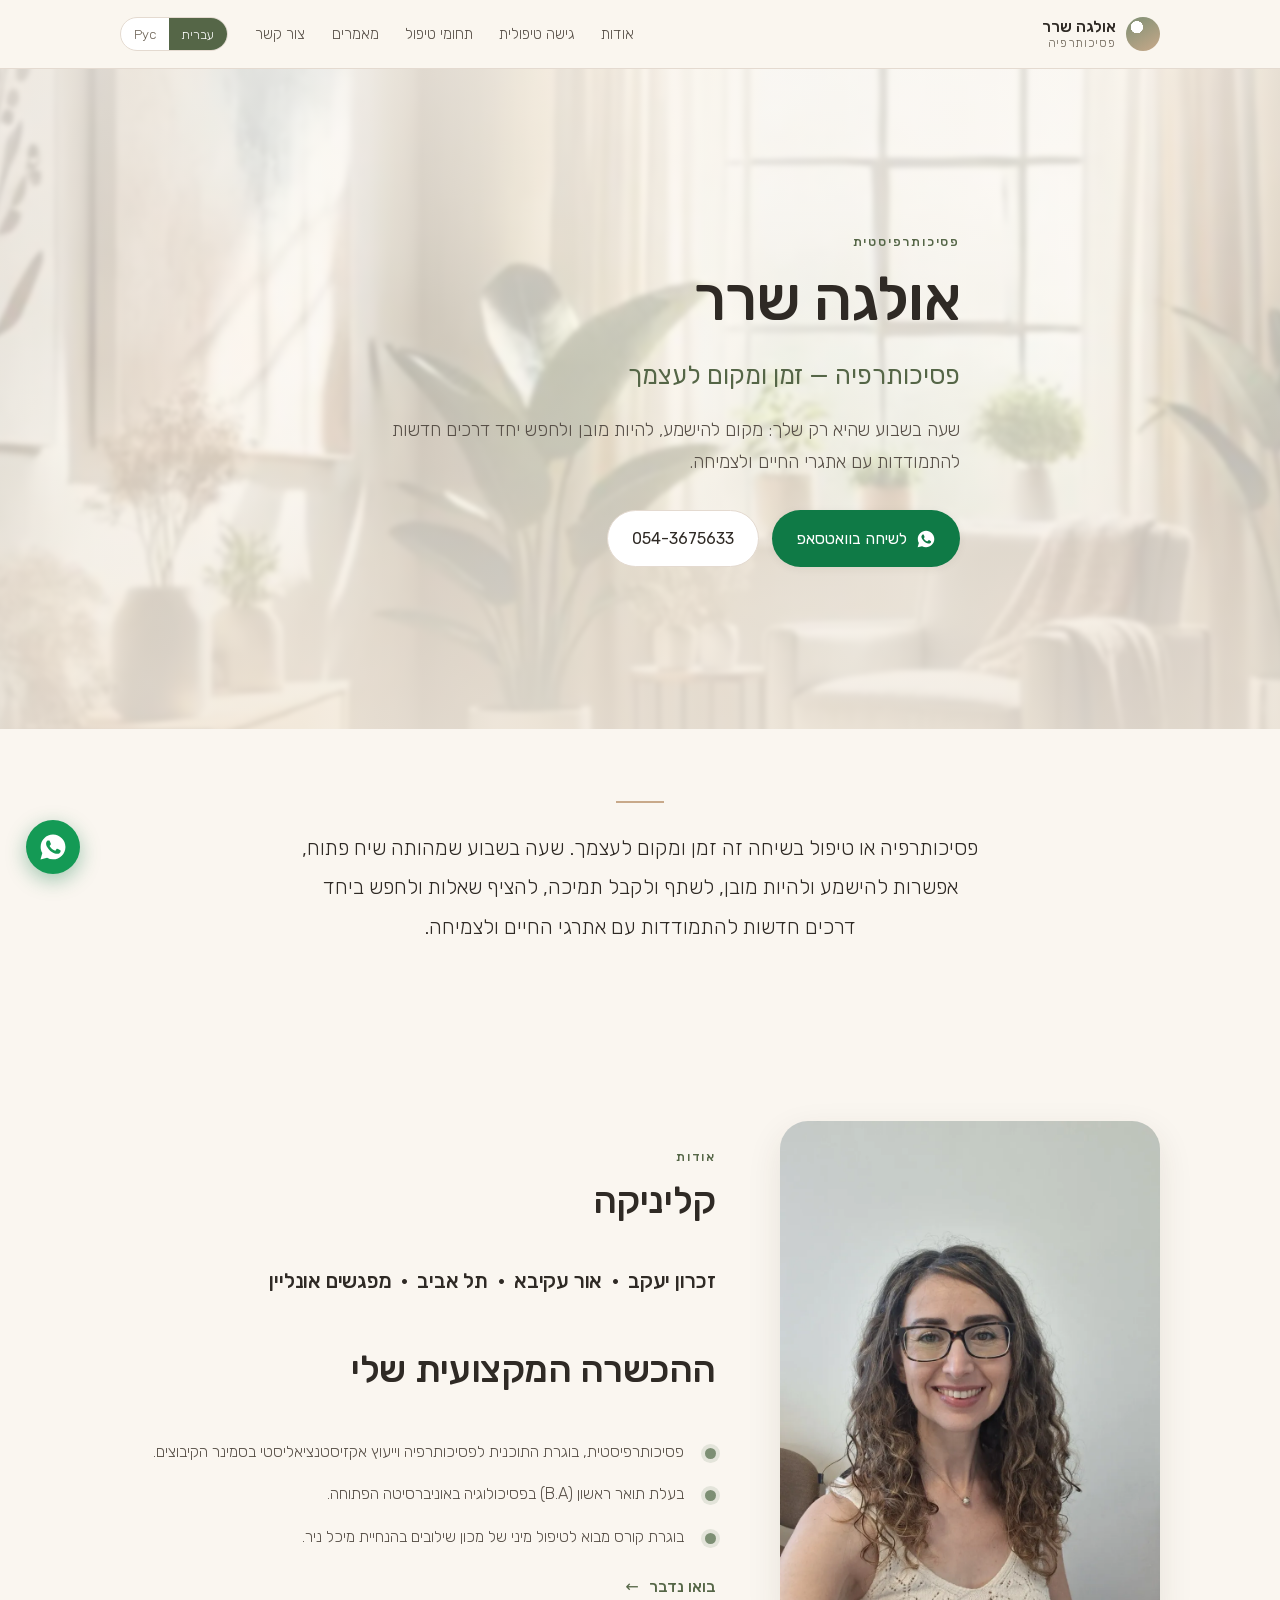
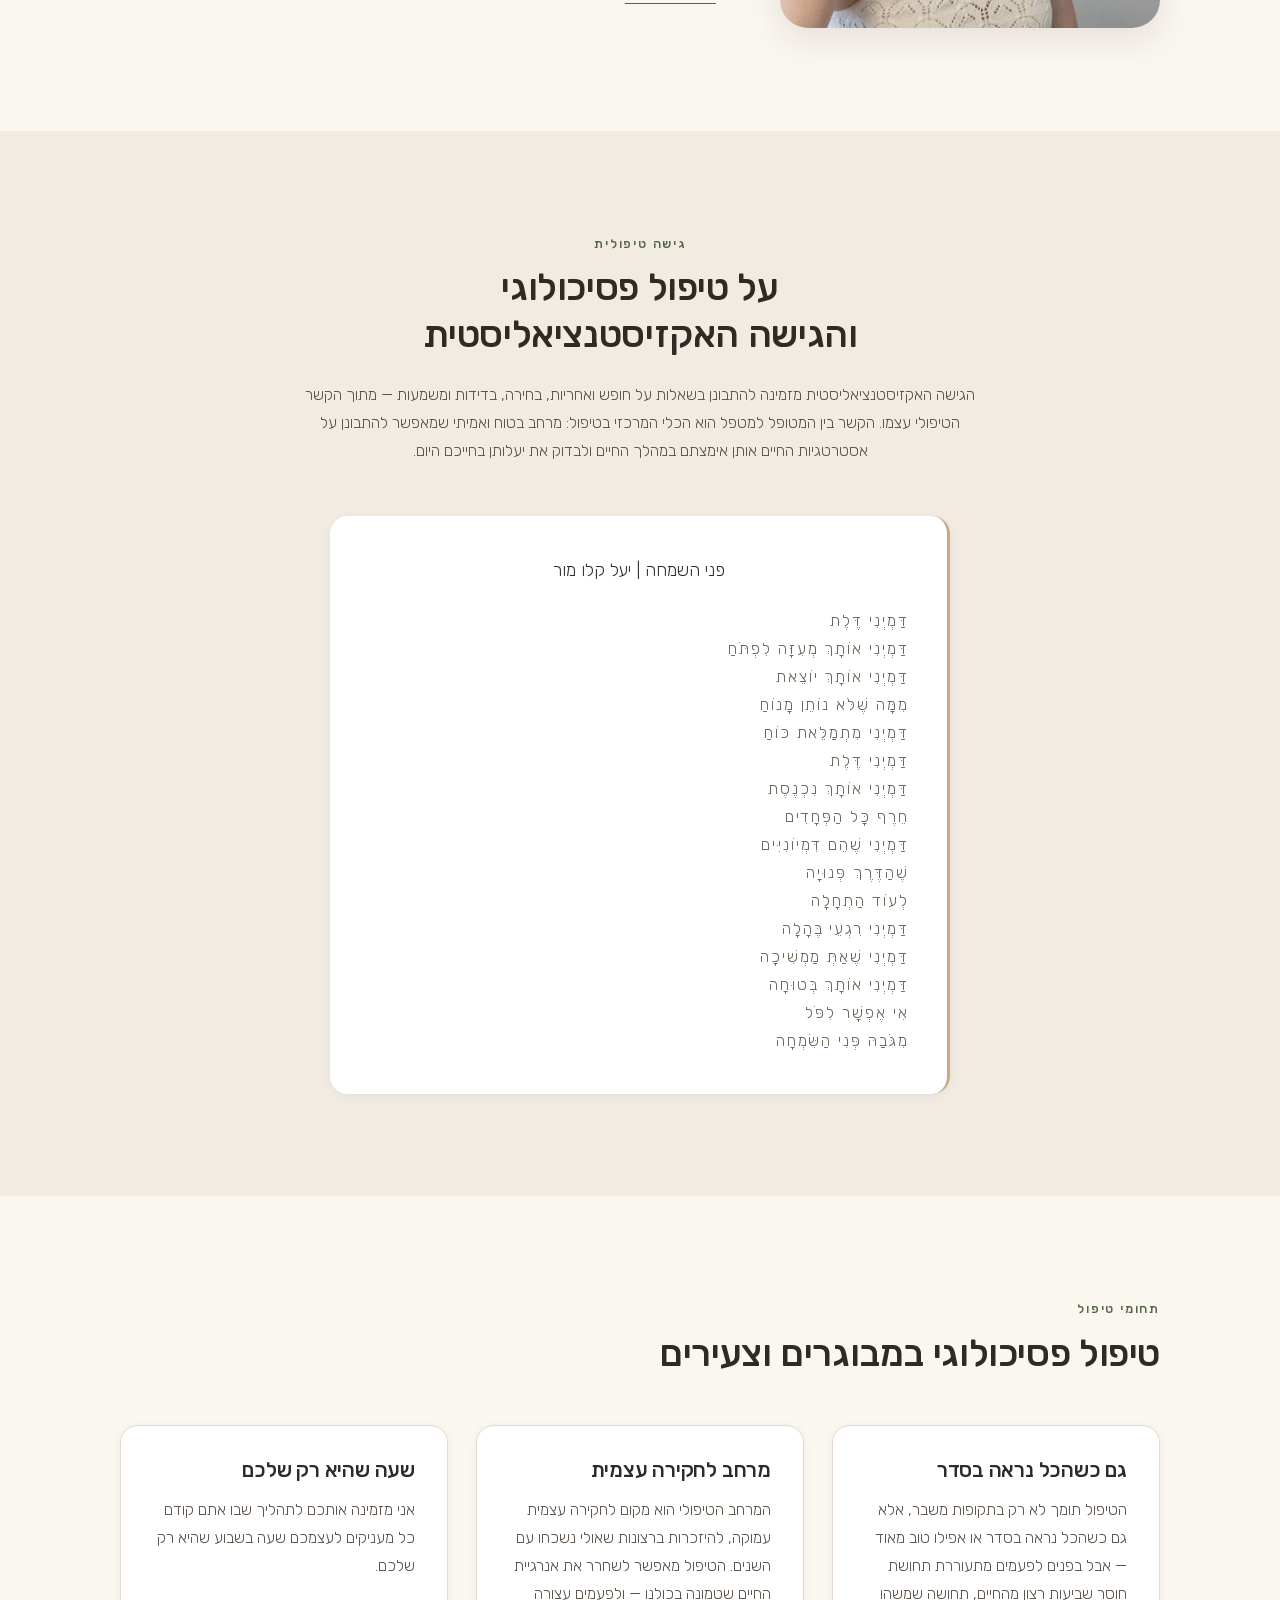
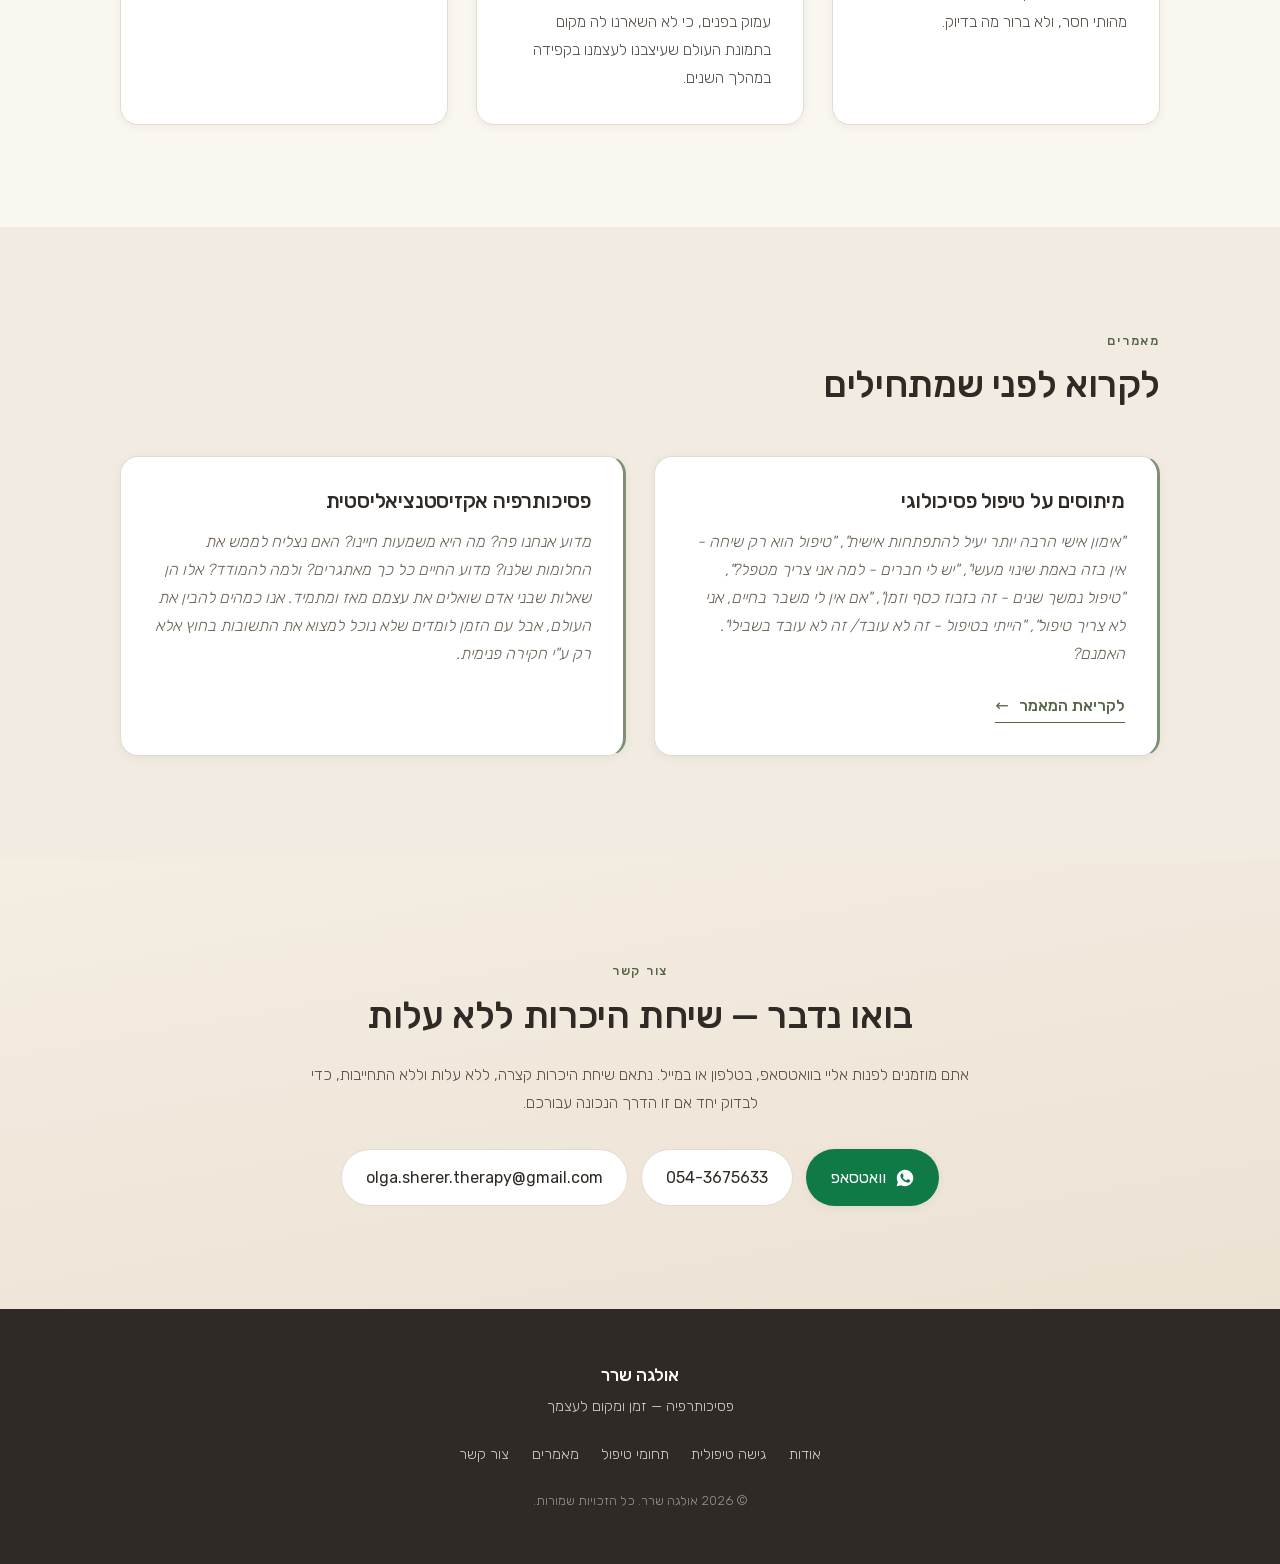
==== commit ec5d6660: "Edited" ====
--- a/index.html
+++ b/index.html
@@ -225,7 +225,7 @@
         <span lang="ru">О психологической терапии и экзистенциальном подходе</span>
       </h2>
       <p class="body-text" data-placeholder="approach-body">
-        <span lang="he">הגישה האקזיסטנציאליסטית מזמינה להתבונן בשאלות על חופש ואחריות, בחירה, בדידות ומשמעות — מתוך הקשר הטיפולי עצמו. הקשר בין המטופל למטפל הוא הכלי המרכזי בטיפול: מרחב בטוח ואמיתי שמאפשר להתבונן על אסטרטגיות החיים אותן עימצתם במהלך החיים ולבדוק את יעלותן בחייכם היום.</span>
+        <span lang="he">הגישה האקזיסטנציאליסטית מזמינה להתבונן בשאלות על חופש ואחריות, בחירה, בדידות ומשמעות — מתוך הקשר הטיפולי עצמו. הקשר בין המטופל למטפל הוא הכלי המרכזי בטיפול: מרחב בטוח ואמיתי שמאפשר להתבונן על אסטרטגיות החיים אותן אימצתם במהלך החיים ולבדוק את יעלותן בחייכם היום.</span>
         <span lang="ru">Экзистенциальный подход предлагает исследовать вопросы свободы и ответственности, выбора, одиночества и смысла — через призму самих терапевтических отношений. Связь между клиентом и терапевтом является главным инструментом терапии: это безопасное и подлинное пространство, где можно быть собой, взглянуть со стороны на роли, усвоенные вами в течение жизни, и проанализировать их пользу для вас сегодня.</span>
       </p>
 
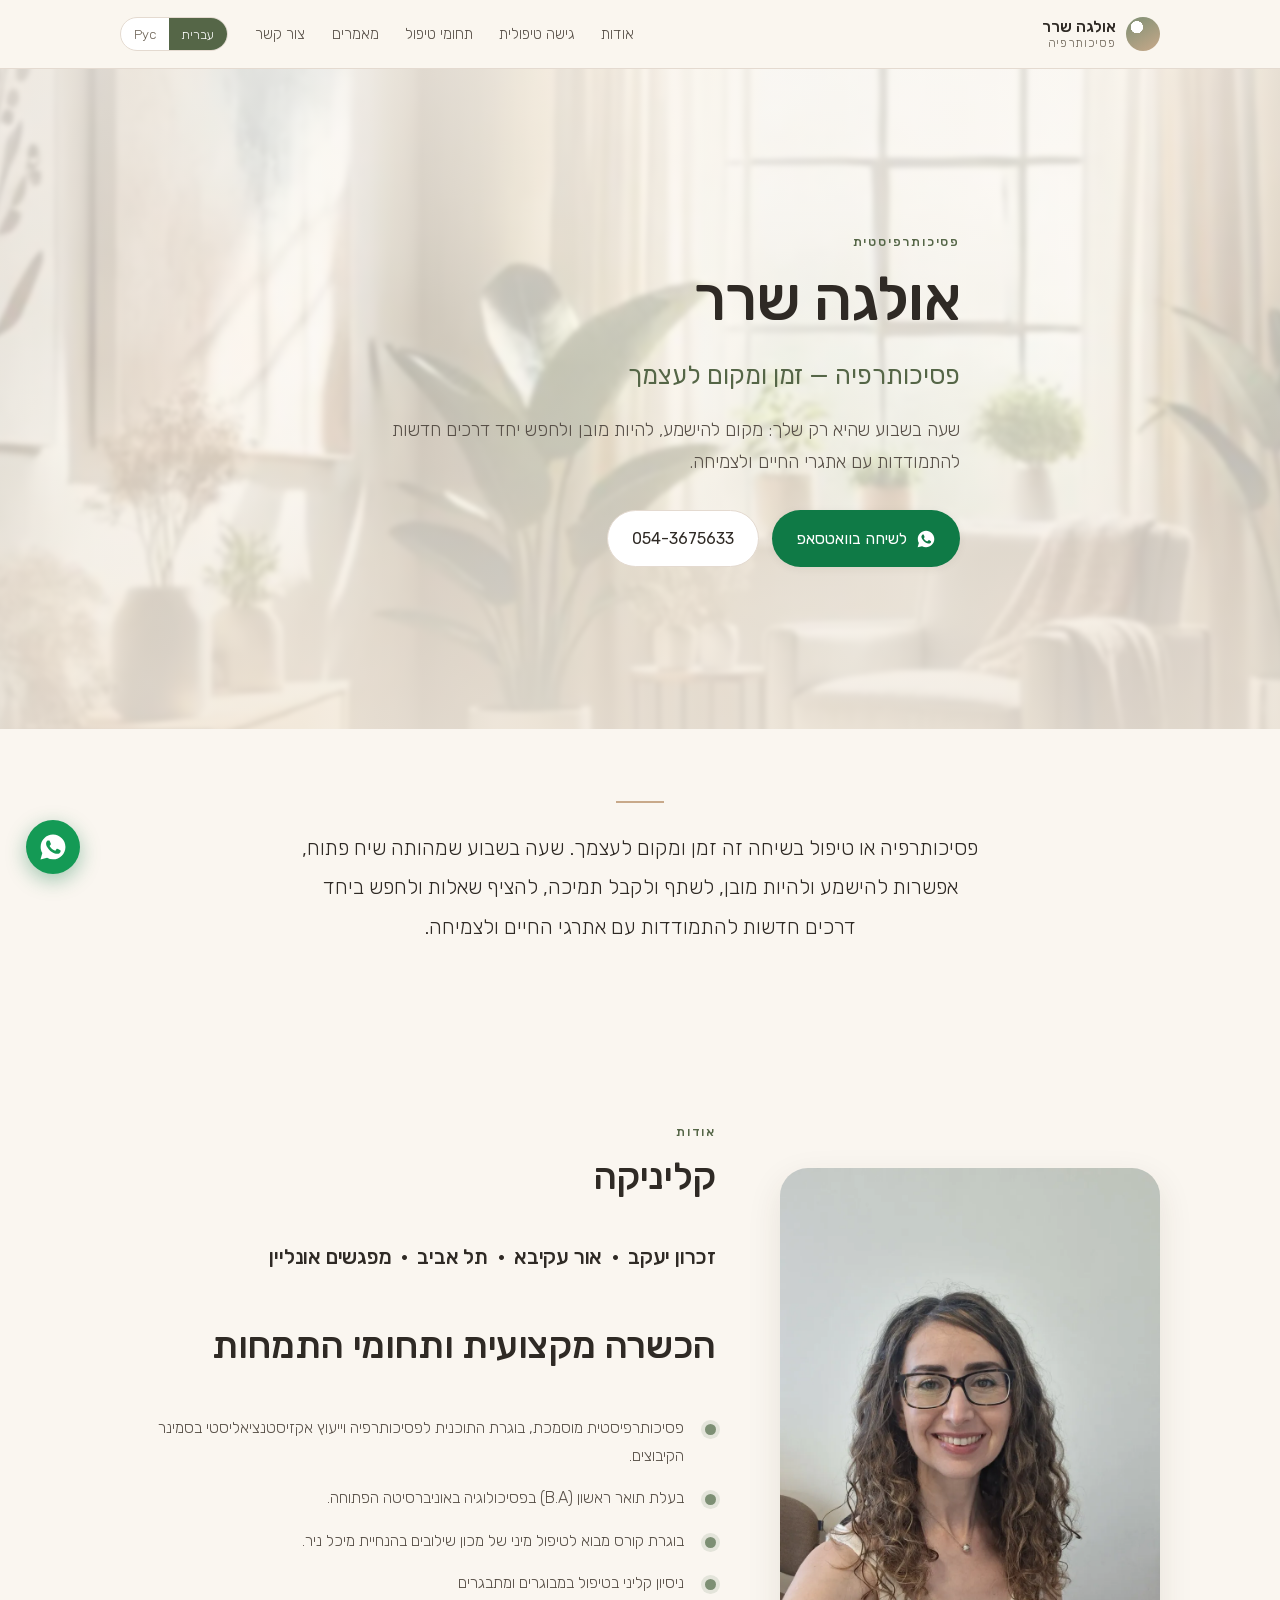
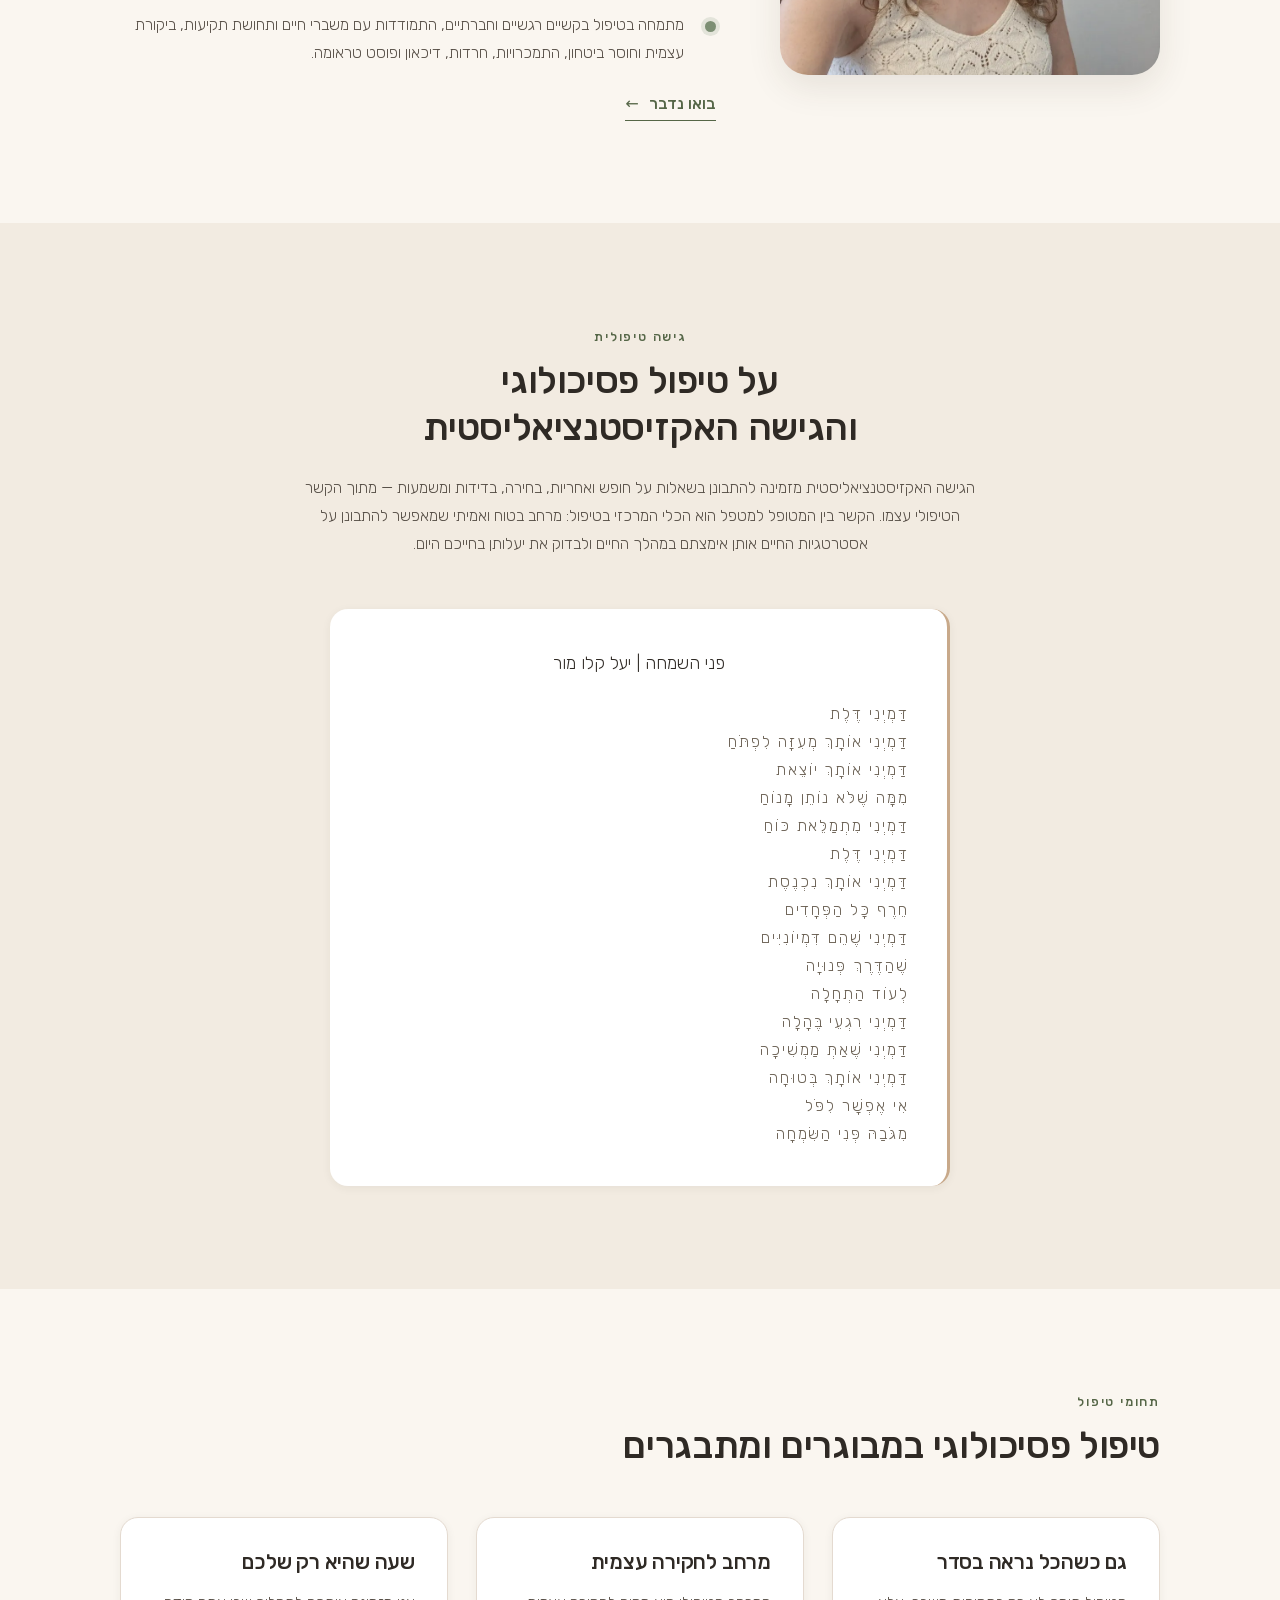
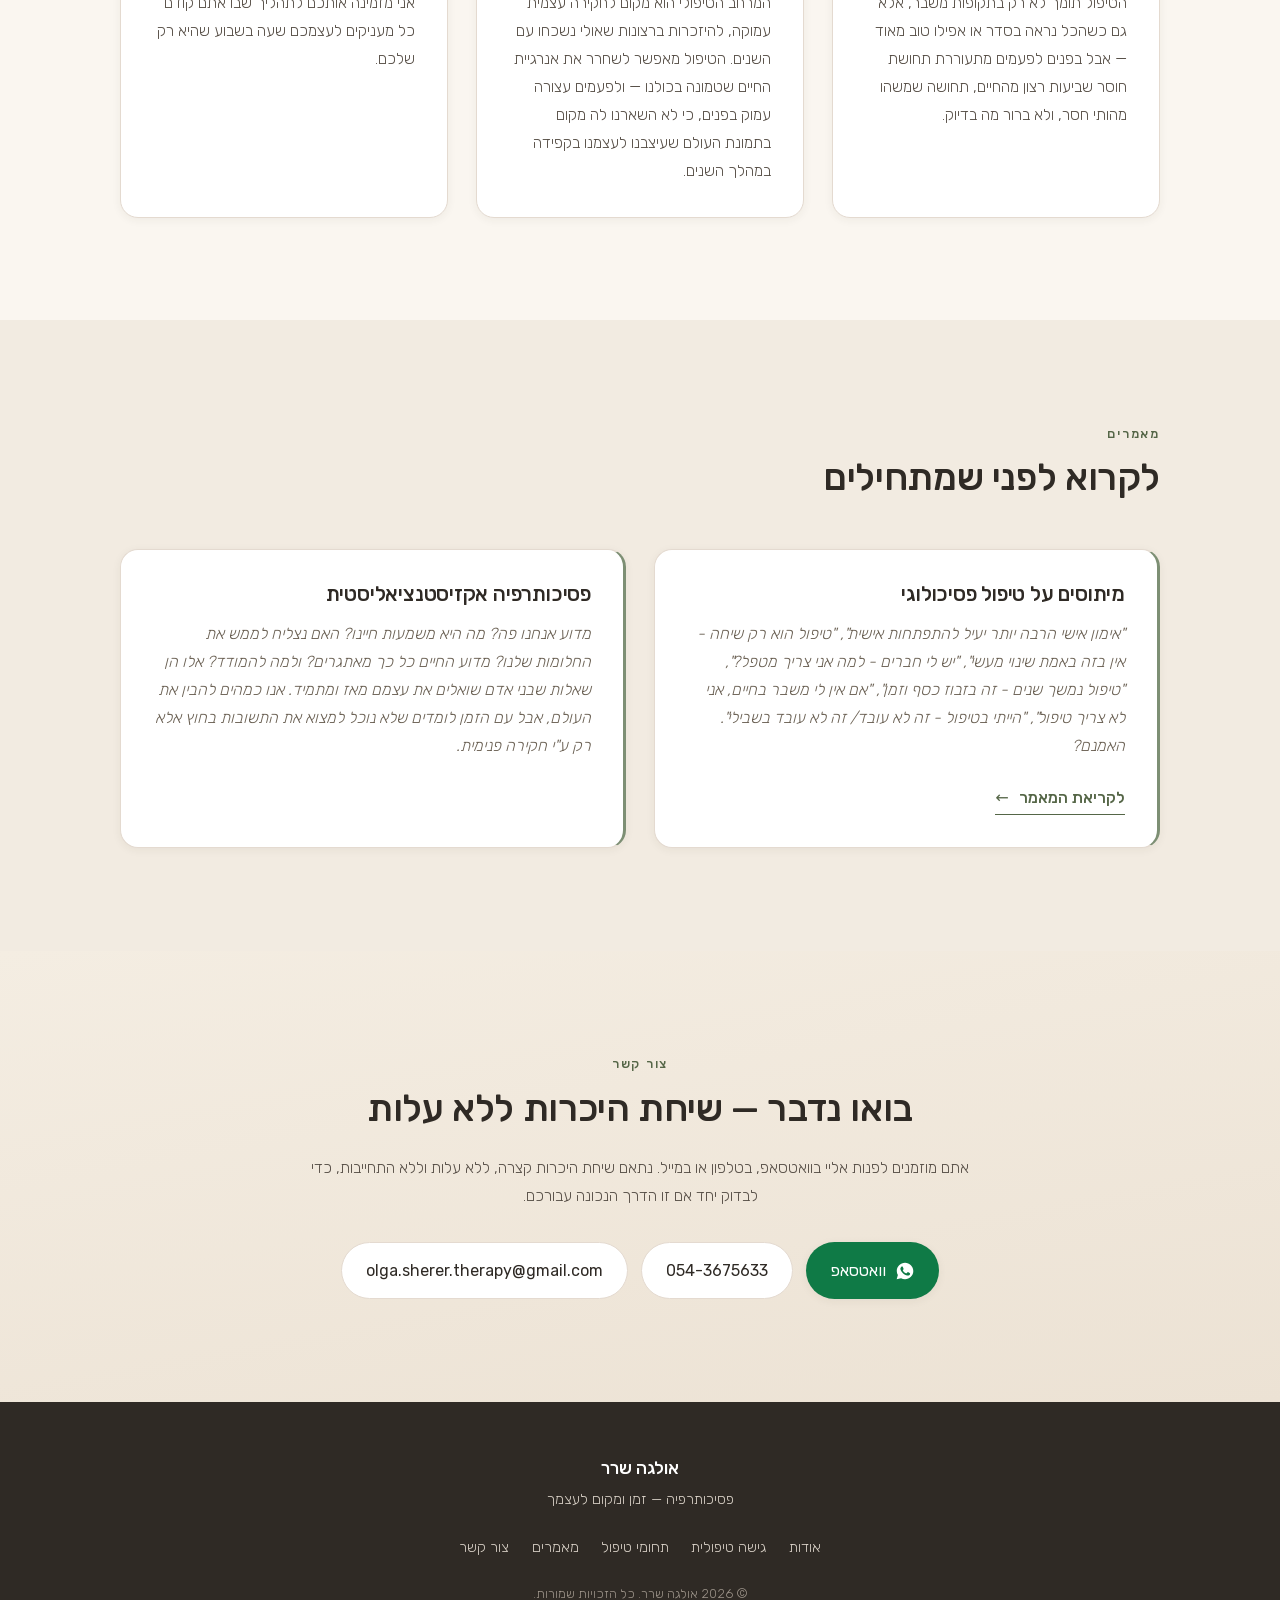
==== commit 26769ef5: "edited text" ====
--- a/index.html
+++ b/index.html
@@ -183,17 +183,17 @@
           <span lang="he">קליניקה</span><span lang="ru">Клиника</span>
         </h2>
         <h3>
-            <span lang="he">זכרון יעקב &nbsp;· &nbsp;אור עקיבא &nbsp;·  &nbsp;תל אביב &nbsp;· &nbsp;מפגשים אונליין</span><span lang="ru">Хайфа &nbsp;·  &nbsp;Ор Акива &nbsp;·  &nbsp;Тель Авив &nbsp;· &nbsp;Встречи онлайн</span>
+            <span lang="he">זכרון יעקב &nbsp;· &nbsp;אור עקיבא &nbsp;·  &nbsp;תל אביב &nbsp;· &nbsp;מפגשים אונליין</span><span lang="ru">Хайфа &nbsp;·  &nbsp;Зихрон Яков &nbsp;·  &nbsp;Ор Акива &nbsp;·  &nbsp;Тель Авив &nbsp;· &nbsp;Встречи онлайн</span>
         </h3>
         <h3>
             <span lang="he"></span>&nbsp;<span lang="ru"></span>
         </h3>
         <h2 id="about-title">
-          <span lang="he">ההכשרה המקצועית שלי</span><span lang="ru">Моё профессиональное образование</span>
+          <span lang="he">הכשרה מקצועית ותחומי התמחות</span><span lang="ru">Профессиональная подготовка и специализация</span>
         </h2>
         <ul class="check-list">
           <li>
-            <span lang="he">פסיכותרפיסטית, בוגרת התוכנית לפסיכותרפיה וייעוץ אקזיסטנציאליסטי בסמינר הקיבוצים.</span>
+            <span lang="he">פסיכותרפיסטית מוסמכת, בוגרת התוכנית לפסיכותרפיה וייעוץ אקזיסטנציאליסטי בסמינר הקיבוצים.</span>
             <span lang="ru">Психотерапевт, выпускница программы экзистенциальной психотерапии и консультирования в колледже «Семинар ха-Кибуцим».</span>
           </li>
           <li>
@@ -207,6 +207,14 @@
           <li>
             <span lang="he">בוגרת קורס מבוא לטיפול מיני של מכון שילובים בהנחיית מיכל ניר.</span>
             <span lang="ru">Выпускница курса по сексуальной терапии института «Шилувим» под руководством Михаль Нир.</span>
+          </li>
+          <li>
+            <span lang="he">ניסיון קליני בטיפול במבוגרים ומתבגרים</span>
+            <span lang="ru">Клинический опыт работы со взрослыми и подростками</span>
+          </li>
+          <li>
+            <span lang="he">מתמחה בטיפול בקשיים רגשיים וחברתיים, התמודדות עם משברי חיים ותחושת תקיעות, ביקורת עצמית וחוסר ביטחון, התמכרויות, חרדות, דיכאון ופוסט טראומה.</span>
+            <span lang="ru">Специализируюсь на работе с эмоциональными и социальными трудностями, жизненными кризисами и ощущением тупика, самокритикой и неуверенностью в себе, зависимостями, тревогой, депрессией и посттравматическим стрессовым расстройством (ПТСР)</span>
           </li>
         </ul>
         <a class="link-arrow" href="#contact">
@@ -262,8 +270,8 @@
       <div class="section-head">
         <p class="eyebrow"><span lang="he">תחומי טיפול</span><span lang="ru">Направления работы</span></p>
         <h2 id="services-title">
-          <span lang="he">טיפול פסיכולוגי במבוגרים וצעירים</span>
-          <span lang="ru">Психологическая терапия для взрослых и молодых людей</span>
+          <span lang="he">טיפול פסיכולוגי במבוגרים ומתבגרים</span>
+          <span lang="ru">Психологическая терапия для взрослых и подростков</span>
         </h2>
       </div>
       <div class="cards">
